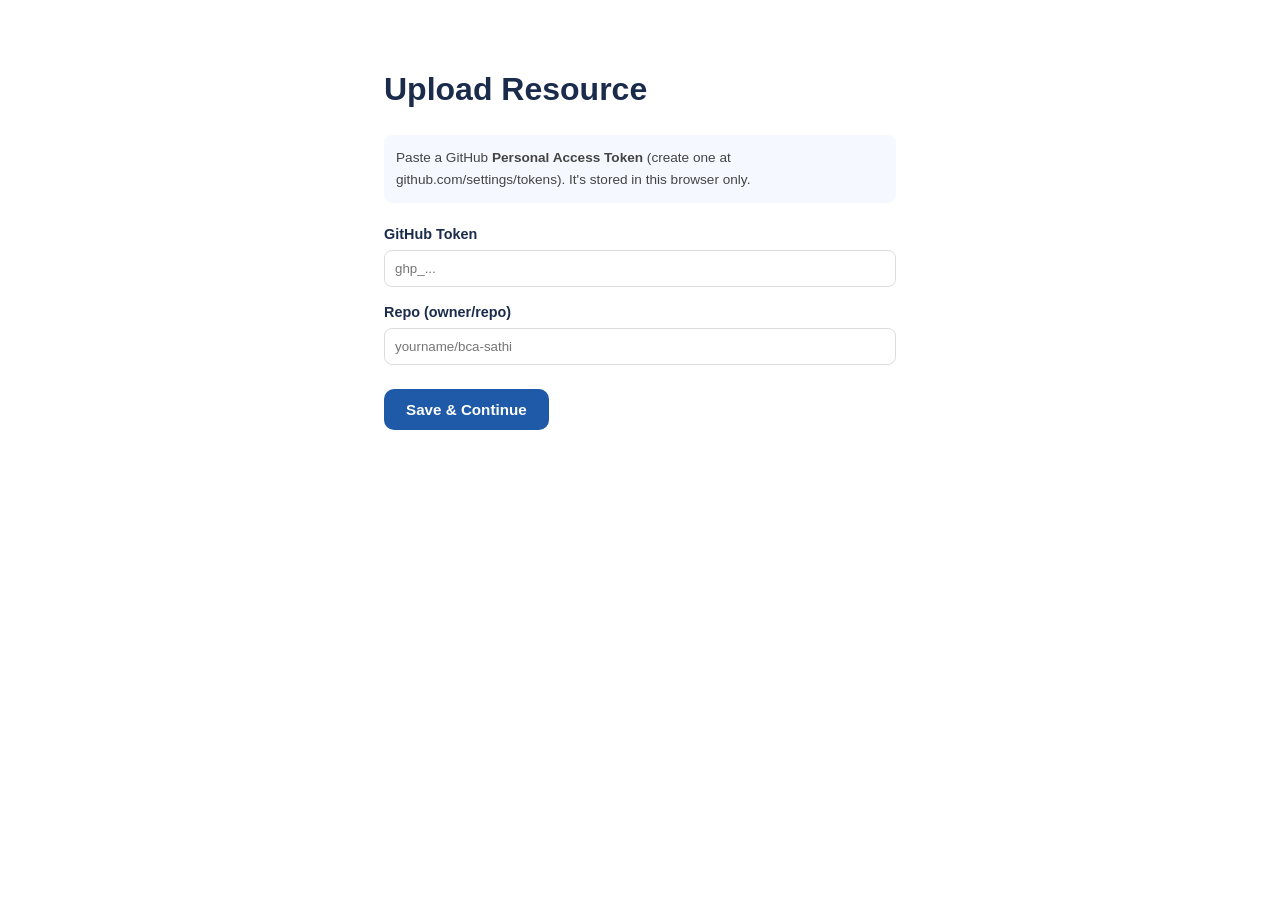
==== admin.html @ 0b5354dd "Add files via upload" ====
<!DOCTYPE html>
<html lang="en">
<head>
  <meta charset="UTF-8">
  <title>Admin — BCA Sathi</title>
  <link rel="stylesheet" href="css/style.css">
  <style>
    body { background: #fff; }
    .admin-box { max-width: 560px; margin: 40px auto; padding: 24px; }
    .admin-box h1 { margin-bottom: 20px; }
    .admin-box label { display: block; margin-bottom: 14px; font-weight: 600; font-size: 0.9rem; }
    .admin-box input, .admin-box select {
      display: block; width: 100%; padding: 10px;
      border: 1px solid #ddd; border-radius: 8px; margin-top: 4px; font-family: inherit;
    }
    .admin-box button { margin-top: 10px; }
    #status { margin-top: 16px; padding: 12px; border-radius: 8px; font-size: 0.9rem; }
    .info { background: #f5f9ff; padding: 12px; border-radius: 8px; margin-bottom: 20px; font-size: 0.85rem; color: #444; }
    .warn { background: #fff8e1; border-left: 3px solid #c9a227; padding: 10px; border-radius: 4px; font-size: 0.82rem; margin-top: 16px; }
  </style>
</head>
<body>
  <div class="admin-box">
    <h1>Upload Resource</h1>

    <div id="tokenSection">
      <div class="info">
        Paste a GitHub <strong>Personal Access Token</strong> (create one at github.com/settings/tokens). It's stored in this browser only.
      </div>
      <label>GitHub Token
        <input id="patInput" type="password" placeholder="ghp_...">
      </label>
      <label>Repo (owner/repo)
        <input id="repoInput" type="text" placeholder="yourname/bca-sathi">
      </label>
      <button class="btn btn-primary" id="saveToken">Save & Continue</button>
    </div>

    <form id="uploadForm" style="display:none;">
      <label>Semester
        <select name="semester" required>
          <option value="1">Semester 1</option><option value="2">Semester 2</option>
          <option value="3">Semester 3</option><option value="4">Semester 4</option>
          <option value="5">Semester 5</option><option value="6">Semester 6</option>
          <option value="7">Semester 7</option><option value="8">Semester 8</option>
        </select>
      </label>
      <label>Subject ID <input name="subjectId" required placeholder="e.g. cacs101-cf"></label>
      <label>Type
        <select name="type" required>
          <option value="notes">Notes</option>
          <option value="papers">Past Paper</option>
          <option value="syllabus">Syllabus</option>
        </select>
      </label>
      <label>Title (for notes only) <input name="title" placeholder="e.g. Unit 1 Notes"></label>
      <label>Year (for papers only) <input name="year" type="number" min="2000" max="2100"></label>
      <label>PDF File <input name="file" type="file" accept="application/pdf" required></label>
      <button class="btn btn-primary" type="submit">Upload & Update Site</button>
      <div class="warn">
        ⚠️ GitHub's API is reliable up to <strong>~10 MB per file</strong>. For larger PDFs, use GitHub's web uploader instead.
      </div>
    </form>

    <p id="status"></p>
  </div>

  <script>
    const $ = id => document.getElementById(id);
    const setStatus = (msg, ok) => {
      $("status").textContent = msg;
      $("status").style.background = ok ? "#e8f5e9" : "#ffebee";
      $("status").style.color = ok ? "#1b5e20" : "#b71c1c";
    };

    let PAT = localStorage.getItem("gh_pat") || "";
    let REPO = localStorage.getItem("gh_repo") || "";

    function showForm() {
      $("tokenSection").style.display = "none";
      $("uploadForm").style.display = "block";
    }

    if (PAT && REPO) showForm();

    $("saveToken").onclick = () => {
      const p = $("patInput").value.trim();
      const r = $("repoInput").value.trim();
      if (!p || !r.includes("/")) return setStatus("Enter a valid token and owner/repo.", false);
      PAT = p; REPO = r;
      localStorage.setItem("gh_pat", p);
      localStorage.setItem("gh_repo", r);
      showForm();
    };

    async function gh(path, opts = {}) {
      const res = await fetch(`https://api.github.com/repos/${REPO}/${path}`, {
        ...opts,
        headers: {
          "Authorization": `Bearer ${PAT}`,
          "Accept": "application/vnd.github+json",
          "X-GitHub-Api-Version": "2022-11-28",
          ...(opts.headers || {}),
        },
      });
      return res;
    }

    async function getFileSha(path) {
      const res = await gh(`contents/${path}`);
      if (res.status === 404) return null;
      const data = await res.json();
      return data.sha;
    }

    async function putFile(path, base64, message) {
      const sha = await getFileSha(path);
      const body = { message, content: base64, branch: "main" };
      if (sha) body.sha = sha;
      const res = await gh(`contents/${path}`, {
        method: "PUT",
        body: JSON.stringify(body),
      });
      if (!res.ok) throw new Error(`GitHub ${res.status}: ${await res.text()}`);
    }

    function toBase64(file) {
      return new Promise((resolve, reject) => {
        const reader = new FileReader();
        reader.onload = () => resolve(reader.result.split(",")[1]);
        reader.onerror = reject;
        reader.readAsDataURL(file);
      });
    }

    function safeName(name) {
      return name.replace(/[^a-zA-Z0-9._-]/g, "_");
    }

    $("uploadForm").onsubmit = async (e) => {
      e.preventDefault();
      const form = e.target;
      const data = new FormData(form);
      const file = data.get("file");
      const semester = data.get("semester");
      const subjectId = data.get("subjectId").trim();
      const type = data.get("type");
      const year = data.get("year");
      const title = data.get("title").trim();

      if (!file || file.size === 0) return setStatus("Choose a PDF file.", false);
      if (file.size > 20 * 1024 * 1024) return setStatus("File too large (max 20 MB).", false);
      if (type === "papers" && !year) return setStatus("Year is required for papers.", false);

      try {
        setStatus("Uploading PDF…", true);

        const filename = `${type === "papers" ? year : type === "syllabus" ? "syllabus" : safeName(file.name.replace(/\.pdf$/i, ""))}.pdf`;
        const pdfPath = `pdfs/sem${semester}/${subjectId}/${filename}`;
        const pdfB64 = await toBase64(file);
        await putFile(pdfPath, pdfB64, `Add ${filename} to sem${semester}/${subjectId}`);

        setStatus("Updating data.json…", true);

        // Fetch current data.json
        const res = await gh(`contents/data.json`);
        if (!res.ok) throw new Error("Could not read data.json");
        const dataFile = await res.json();
        const current = JSON.parse(atob(dataFile.content));

        // Find semester + subject, or create subject if missing
        let sem = current.semesters.find(s => s.id === +semester);
        if (!sem) { sem = { id: +semester, name: `Semester ${semester}`, tagline: "", subjects: [] }; current.semesters.push(sem); }

        let subj = sem.subjects.find(s => s.id === subjectId);
        if (!subj) {
          subj = { id: subjectId, name: subjectId, code: "", syllabus: null, notes: [], papers: [] };
          sem.subjects.push(subj);
        }

        const sizeMB = +(file.size / (1024 * 1024)).toFixed(1);
        const entry = { file: pdfPath, sizeMB };

        if (type === "papers") { entry.year = +year; subj.papers.push(entry); }
        else if (type === "notes") { entry.title = title || file.name; subj.notes.push(entry); }
        else { subj.syllabus = entry; }

        const updatedB64 = btoa(unescape(encodeURIComponent(JSON.stringify(current, null, 2))));
        await putFile("data.json", updatedB64, `Update manifest: ${pdfPath}`);

        setStatus("✅ Done. Cloudflare Pages will redeploy in ~1 minute.", true);
        form.reset();
      } catch (err) {
        setStatus(`❌ ${err.message}`, false);
      }
    };
  </script>
</body>
</html>
---- css/style.css ----
/* ===== BCA Sathi — gold/white/navy theme ===== */
:root {
  --bg: #ffffff;
  --bg-soft: #FFFDF6;
  --text: #1A2B4C;
  --text-muted: #5A6B85;
  --gold: #C9A227;
  --gold-soft: #F5E9C2;
  --blue: #1E5AA8;
  --blue-dark: #164078;
  --border: #E8E4D6;
  --radius: 10px;
  --shadow: 0 2px 8px rgba(26, 43, 76, 0.06);
  --shadow-hover: 0 6px 20px rgba(26, 43, 76, 0.12);
}

* { box-sizing: border-box; margin: 0; padding: 0; }

body {
  font-family: -apple-system, BlinkMacSystemFont, "Segoe UI", Roboto, Helvetica, Arial, sans-serif;
  color: var(--text);
  background: var(--bg);
  line-height: 1.6;
  -webkit-font-smoothing: antialiased;
}

a { color: var(--blue); text-decoration: none; }
a:hover { text-decoration: underline; }

.container {
  max-width: 1100px;
  margin: 0 auto;
  padding: 0 20px;
}

/* ===== Header ===== */
.site-header {
  background: #fff;
  border-bottom: 1px solid var(--border);
  position: sticky;
  top: 0;
  z-index: 100;
}
.header-inner {
  display: flex;
  align-items: center;
  justify-content: space-between;
  height: 64px;
}
.logo {
  font-size: 1.35rem;
  font-weight: 700;
  color: var(--text);
}
.logo span { color: var(--gold); }

.nav {
  display: flex;
  align-items: center;
  gap: 24px;
}
.nav > a, .dropbtn {
  color: var(--text);
  font-size: 0.95rem;
  font-weight: 500;
  background: none;
  border: none;
  cursor: pointer;
  padding: 8px 0;
  font-family: inherit;
}
.nav > a:hover, .dropbtn:hover {
  color: var(--blue);
  text-decoration: none;
}

/* Dropdown */
.dropdown { position: relative; }
.dropdown-content {
  display: none;
  position: absolute;
  top: 100%;
  right: 0;
  background: #fff;
  border: 1px solid var(--border);
  border-radius: var(--radius);
  box-shadow: var(--shadow-hover);
  min-width: 180px;
  padding: 6px 0;
}
.dropdown:hover .dropdown-content { display: block; }
.dropdown-content a {
  display: block;
  padding: 8px 16px;
  color: var(--text);
  font-size: 0.9rem;
}
.dropdown-content a:hover {
  background: var(--gold-soft);
  text-decoration: none;
}

/* ===== Hero ===== */
.hero {
  background: linear-gradient(180deg, var(--bg-soft) 0%, #fff 100%);
  padding: 64px 0 56px;
  text-align: center;
  border-bottom: 1px solid var(--border);
}
.hero h1 {
  font-size: clamp(1.8rem, 4vw, 2.6rem);
  font-weight: 800;
  letter-spacing: -0.02em;
  margin-bottom: 12px;
}
.hero .subhead {
  color: var(--text-muted);
  font-size: 1.05rem;
  margin-bottom: 28px;
  max-width: 620px;
  margin-left: auto;
  margin-right: auto;
}

/* ===== Buttons ===== */
.btn {
  display: inline-block;
  padding: 12px 22px;
  border-radius: var(--radius);
  font-weight: 600;
  font-size: 0.95rem;
  cursor: pointer;
  border: none;
  transition: all 0.15s ease;
  text-decoration: none;
}
.btn-primary {
  background: var(--blue);
  color: #fff;
}
.btn-primary:hover {
  background: var(--blue-dark);
  text-decoration: none;
  transform: translateY(-1px);
}
.btn-sm {
  padding: 7px 14px;
  font-size: 0.85rem;
  background: var(--blue);
  color: #fff;
}
.btn-sm:hover { background: var(--blue-dark); text-decoration: none; }

/* ===== Sections ===== */
.section { padding: 56px 0; }
.section h2 {
  font-size: 1.5rem;
  font-weight: 700;
  margin-bottom: 24px;
  text-align: center;
}

/* ===== Semester grid (home) ===== */
.grid-semesters {
  display: grid;
  grid-template-columns: repeat(auto-fill, minmax(220px, 1fr));
  gap: 18px;
}
.sem-card {
  display: flex;
  align-items: center;
  gap: 16px;
  padding: 22px;
  background: #fff;
  border: 1px solid var(--border);
  border-radius: var(--radius);
  box-shadow: var(--shadow);
  color: var(--text);
  transition: all 0.18s ease;
  border-top: 3px solid transparent;
}
.sem-card:hover {
  box-shadow: var(--shadow-hover);
  transform: translateY(-3px);
  border-top-color: var(--gold);
  text-decoration: none;
}
.sem-number {
  font-size: 2rem;
  font-weight: 800;
  color: var(--gold);
  line-height: 1;
  min-width: 40px;
}
.sem-info h3 { font-size: 1.05rem; font-weight: 700; margin-bottom: 2px; }
.sem-info p { font-size: 0.85rem; color: var(--text-muted); margin-bottom: 4px; }
.sem-count { font-size: 0.78rem; color: var(--blue); font-weight: 600; }

/* ===== Trust strip ===== */
.trust-strip { background: var(--bg-soft); border-top: 1px solid var(--border); border-bottom: 1px solid var(--border); }
.trust-row {
  display: grid;
  grid-template-columns: repeat(auto-fit, minmax(220px, 1fr));
  gap: 24px;
  text-align: center;
}
.trust-item { font-size: 1.6rem; line-height: 1.3; }
.trust-item strong { display: block; font-size: 1rem; margin-top: 6px; color: var(--text); }
.trust-item span { display: block; font-size: 0.85rem; color: var(--text-muted); font-weight: 400; }

/* ===== Breadcrumb ===== */
.breadcrumb {
  font-size: 0.85rem;
  color: var(--text-muted);
  margin: 28px 0 12px;
}
.breadcrumb a { color: var(--blue); }
.breadcrumb span { color: var(--text); font-weight: 500; }

/* ===== Semester page ===== */
main.container h1 { font-size: 1.7rem; font-weight: 800; margin-bottom: 20px; }

.grid-subjects {
  display: grid;
  grid-template-columns: repeat(auto-fill, minmax(300px, 1fr));
  gap: 18px;
  margin-bottom: 60px;
}
.subject-card {
  background: #fff;
  border: 1px solid var(--border);
  border-radius: var(--radius);
  padding: 20px;
  box-shadow: var(--shadow);
}
.subj-head { display: flex; justify-content: space-between; align-items: start; gap: 10px; margin-bottom: 14px; }
.subj-head h3 { font-size: 1.05rem; font-weight: 700; }
.subj-code {
  font-size: 0.72rem;
  font-weight: 600;
  background: var(--gold-soft);
  color: #7a6118;
  padding: 3px 8px;
  border-radius: 999px;
  white-space: nowrap;
}
.subj-links { display: flex; flex-wrap: wrap; gap: 8px; }
.chip {
  font-size: 0.82rem;
  padding: 6px 12px;
  border-radius: 999px;
  border: 1px solid var(--border);
  color: var(--text);
  background: #fff;
  font-weight: 500;
}
.chip:hover { border-color: var(--gold); background: var(--gold-soft); text-decoration: none; }
.chip-papers { border-color: #cfe0f5; background: #f2f7fd; }
.chip-notes { border-color: #e4d9b5; background: #fbf7ea; }

/* ===== Subject page ===== */
.tabs {
  display: flex;
  gap: 4px;
  border-bottom: 2px solid var(--border);
  margin: 24px 0 20px;
  overflow-x: auto;
}
.tab {
  background: none;
  border: none;
  padding: 12px 18px;
  font-family: inherit;
  font-size: 0.92rem;
  font-weight: 600;
  color: var(--text-muted);
  cursor: pointer;
  border-bottom: 2px solid transparent;
  margin-bottom: -2px;
  white-space: nowrap;
}
.tab:hover { color: var(--text); }
.tab.active { color: var(--text); border-bottom-color: var(--gold); }

.tab-content { margin-bottom: 60px; }
.resource-row {
  display: flex;
  justify-content: space-between;
  align-items: center;
  padding: 16px 18px;
  border: 1px solid var(--border);
  border-radius: var(--radius);
  margin-bottom: 10px;
  background: #fff;
  gap: 12px;
  flex-wrap: wrap;
}
.row-actions { display: flex; align-items: center; gap: 14px; }

.muted { color: var(--text-muted); font-size: 0.88rem; }
.empty {
  padding: 32px;
  text-align: center;
  color: var(--text-muted);
  background: var(--bg-soft);
  border: 1px dashed var(--border);
  border-radius: var(--radius);
}

/* ===== Footer ===== */
.site-footer {
  background: var(--bg-soft);
  border-top: 1px solid var(--border);
  padding: 32px 0;
  text-align: center;
  font-size: 0.85rem;
  color: var(--text-muted);
  margin-top: 40px;
}
.site-footer p { margin: 4px 0; }

/* ===== Responsive ===== */
@media (max-width: 640px) {
  .nav { gap: 14px; }
  .logo { font-size: 1.15rem; }
  .hero { padding: 44px 0 40px; }
  .section { padding: 40px 0; }
  .grid-semesters { grid-template-columns: repeat(auto-fill, minmax(160px, 1fr)); }
  .sem-card { padding: 16px; flex-direction: column; align-items: flex-start; gap: 8px; }
  .resource-row { flex-direction: column; align-items: flex-start; }
}
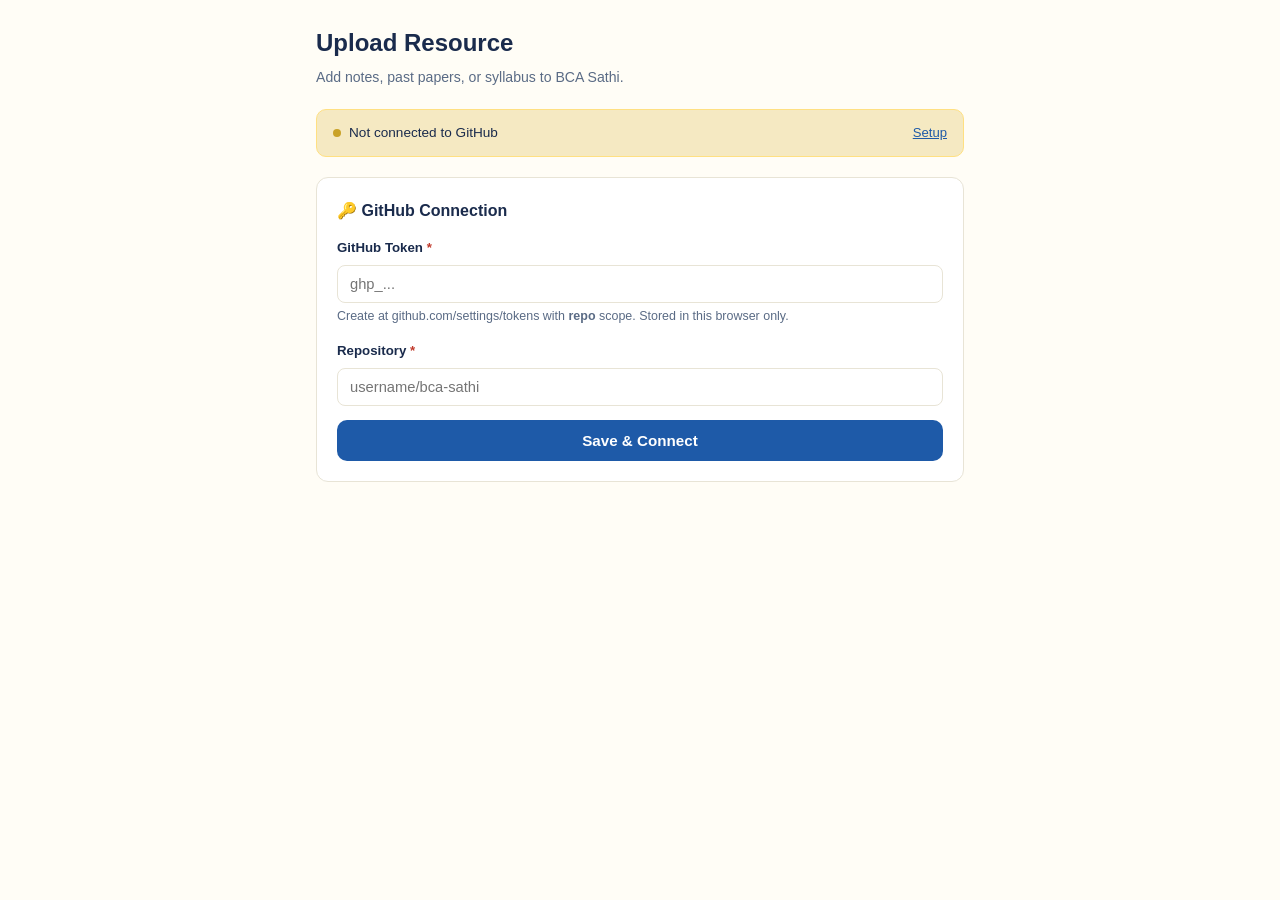
==== commit b6ada8e3: "Update admin.html" ====
--- a/admin.html
+++ b/admin.html
@@ -2,198 +2,746 @@
 <html lang="en">
 <head>
   <meta charset="UTF-8">
+  <meta name="viewport" content="width=device-width, initial-scale=1.0">
   <title>Admin — BCA Sathi</title>
   <link rel="stylesheet" href="css/style.css">
   <style>
-    body { background: #fff; }
-    .admin-box { max-width: 560px; margin: 40px auto; padding: 24px; }
-    .admin-box h1 { margin-bottom: 20px; }
-    .admin-box label { display: block; margin-bottom: 14px; font-weight: 600; font-size: 0.9rem; }
-    .admin-box input, .admin-box select {
-      display: block; width: 100%; padding: 10px;
-      border: 1px solid #ddd; border-radius: 8px; margin-top: 4px; font-family: inherit;
-    }
-    .admin-box button { margin-top: 10px; }
-    #status { margin-top: 16px; padding: 12px; border-radius: 8px; font-size: 0.9rem; }
-    .info { background: #f5f9ff; padding: 12px; border-radius: 8px; margin-bottom: 20px; font-size: 0.85rem; color: #444; }
-    .warn { background: #fff8e1; border-left: 3px solid #c9a227; padding: 10px; border-radius: 4px; font-size: 0.82rem; margin-top: 16px; }
+    :root {
+      --gold: #C9A227; --gold-soft: #F5E9C2;
+      --blue: #1E5AA8; --blue-dark: #164078;
+      --red: #c0392b; --red-soft: #fdecea;
+      --green: #2e7d32; --green-soft: #e8f5e9;
+      --border: #E8E4D6; --text: #1A2B4C; --muted: #5A6B85;
+    }
+    * { box-sizing: border-box; }
+    body { background: #fffdf6; }
+    .admin-wrap { max-width: 680px; margin: 0 auto; padding: 24px 16px 80px; }
+
+    /* ---- Connection bar ---- */
+    .conn-bar {
+      display: flex; align-items: center; justify-content: space-between; gap: 12px;
+      background: #fff; border: 1px solid var(--border); border-radius: 10px;
+      padding: 12px 16px; margin-bottom: 20px; font-size: 0.85rem;
+    }
+    .conn-bar.ok { border-color: #c8e6c9; background: var(--green-soft); }
+    .conn-bar.warn { border-color: #ffe082; background: var(--gold-soft); }
+    .conn-info { display: flex; align-items: center; gap: 8px; }
+    .conn-dot { width: 8px; height: 8px; border-radius: 50%; background: var(--muted); }
+    .conn-bar.ok .conn-dot { background: var(--green); }
+    .conn-bar.warn .conn-dot { background: var(--gold); }
+    .btn-link {
+      background: none; border: none; color: var(--blue); font-size: 0.82rem;
+      cursor: pointer; font-family: inherit; text-decoration: underline; padding: 0;
+    }
+
+    /* ---- Cards ---- */
+    .card {
+      background: #fff; border: 1px solid var(--border); border-radius: 12px;
+      padding: 20px; margin-bottom: 16px;
+    }
+    .card h2 {
+      font-size: 1rem; font-weight: 700; margin: 0 0 14px;
+      color: var(--text); display: flex; align-items: center; gap: 8px;
+    }
+    .card h2 .step {
+      display: inline-flex; align-items: center; justify-content: center;
+      width: 22px; height: 22px; border-radius: 50%;
+      background: var(--gold-soft); color: #7a6118;
+      font-size: 0.72rem; font-weight: 700;
+    }
+
+    /* ---- Fields ---- */
+    .field { margin-bottom: 14px; }
+    .field:last-child { margin-bottom: 0; }
+    .field label {
+      display: block; font-size: 0.83rem; font-weight: 600;
+      margin-bottom: 6px; color: var(--text);
+    }
+    .field label .req { color: var(--red); }
+    .field input[type="text"],
+    .field input[type="password"],
+    .field input[type="number"],
+    .field select {
+      width: 100%; padding: 10px 12px; border: 1px solid var(--border);
+      border-radius: 8px; font-family: inherit; font-size: 0.92rem;
+      color: var(--text); background: #fff; transition: border-color 0.15s;
+    }
+    .field input:focus, .field select:focus {
+      outline: none; border-color: var(--blue);
+      box-shadow: 0 0 0 3px rgba(30, 90, 168, 0.12);
+    }
+    .field .hint { font-size: 0.78rem; color: var(--muted); margin-top: 4px; }
+
+    /* ---- Type cards ---- */
+    .type-cards {
+      display: grid; grid-template-columns: repeat(3, 1fr);
+      gap: 8px; margin-bottom: 16px;
+    }
+    .type-cards input { position: absolute; opacity: 0; pointer-events: none; }
+    .type-card-inner {
+      display: flex; flex-direction: column; align-items: center;
+      gap: 3px; padding: 14px 8px; border: 2px solid var(--border);
+      border-radius: 10px; cursor: pointer; background: #fff;
+      transition: all 0.15s ease; text-align: center;
+    }
+    .type-card-inner:hover { border-color: var(--gold); }
+    .type-cards input:checked + .type-card-inner {
+      border-color: var(--gold); background: var(--gold-soft);
+    }
+    .type-icon { font-size: 1.4rem; line-height: 1; }
+    .type-label { font-size: 0.83rem; font-weight: 700; color: var(--text); }
+    .type-hint { font-size: 0.7rem; color: var(--muted); }
+
+    /* ---- Conditional fields ---- */
+    .conditional { display: none; }
+    .conditional.active { display: block; }
+
+    /* ---- Drop zone ---- */
+    .dropzone {
+      border: 2px dashed var(--border); border-radius: 10px;
+      padding: 24px; text-align: center; cursor: pointer;
+      background: #fffdf6; transition: all 0.15s;
+    }
+    .dropzone:hover, .dropzone.dragover {
+      border-color: var(--gold); background: var(--gold-soft);
+    }
+    .dropzone input[type="file"] { display: none; }
+    .dropzone-icon { font-size: 1.8rem; margin-bottom: 6px; }
+    .dropzone-text { font-size: 0.88rem; color: var(--text); font-weight: 600; }
+    .dropzone-hint { font-size: 0.78rem; color: var(--muted); margin-top: 4px; }
+    .file-info {
+      display: none; margin-top: 12px; padding: 10px 12px;
+      background: #f5f9ff; border: 1px solid #cfe0f5;
+      border-radius: 8px; font-size: 0.85rem;
+    }
+    .file-info.active { display: block; }
+    .file-info strong { color: var(--text); }
+    .file-info.error { background: var(--red-soft); border-color: #f5b7b1; color: var(--red); }
+
+    /* ---- Submit ---- */
+    .submit-row {
+      display: flex; align-items: center; justify-content: space-between;
+      gap: 12px; margin-top: 20px;
+    }
+    .btn-upload {
+      flex: 1; padding: 14px 20px; font-size: 0.95rem;
+    }
+    .btn-upload:disabled { opacity: 0.5; cursor: not-allowed; }
+
+    /* ---- Toast ---- */
+    .toast {
+      position: fixed; bottom: 20px; left: 50%; transform: translateX(-50%);
+      background: var(--text); color: #fff; padding: 12px 20px;
+      border-radius: 10px; font-size: 0.88rem; box-shadow: 0 6px 24px rgba(0,0,0,0.15);
+      display: none; max-width: 90vw; z-index: 1000;
+    }
+    .toast.active { display: block; }
+    .toast.ok { background: var(--green); }
+    .toast.error { background: var(--red); }
+
+    /* ---- Result panel ---- */
+    .result {
+      display: none; background: var(--green-soft); border: 1px solid #c8e6c9;
+      border-radius: 10px; padding: 16px; margin-top: 16px;
+    }
+    .result.active { display: block; }
+    .result h3 { margin: 0 0 8px; font-size: 0.95rem; color: var(--green); }
+    .result-links { display: flex; flex-wrap: wrap; gap: 10px; margin-top: 10px; }
+    .result-links a {
+      font-size: 0.82rem; padding: 6px 12px; border-radius: 6px;
+      background: #fff; border: 1px solid #c8e6c9; color: var(--blue);
+      text-decoration: none; font-weight: 600;
+    }
+    .result-links a:hover { background: var(--green-soft); }
+
+    @media (max-width: 520px) {
+      .type-cards { grid-template-columns: 1fr; }
+      .type-card-inner { flex-direction: row; padding: 12px; gap: 10px; }
+    }
   </style>
 </head>
-<body>
-  <div class="admin-box">
-    <h1>Upload Resource</h1>
-
-    <div id="tokenSection">
-      <div class="info">
-        Paste a GitHub <strong>Personal Access Token</strong> (create one at github.com/settings/tokens). It's stored in this browser only.
+<body data-page="admin">
+
+<main class="admin-wrap">
+  <h1 style="font-size:1.5rem;font-weight:800;margin-bottom:4px;">Upload Resource</h1>
+  <p class="muted" style="font-size:0.88rem;margin-bottom:20px;">
+    Add notes, past papers, or syllabus to BCA Sathi.
+  </p>
+
+  <!-- Connection bar -->
+  <div class="conn-bar warn" id="connBar">
+    <div class="conn-info">
+      <span class="conn-dot"></span>
+      <span id="connText">Not connected</span>
+    </div>
+    <button class="btn-link" id="changeConn">Setup</button>
+  </div>
+
+  <!-- Connection setup -->
+  <div class="card" id="setupCard" style="display:none;">
+    <h2>🔑 GitHub Connection</h2>
+    <div class="field">
+      <label>GitHub Token <span class="req">*</span></label>
+      <input id="patInput" type="password" placeholder="ghp_...">
+      <p class="hint">Create at github.com/settings/tokens with <strong>repo</strong> scope. Stored in this browser only.</p>
+    </div>
+    <div class="field">
+      <label>Repository <span class="req">*</span></label>
+      <input id="repoInput" type="text" placeholder="username/bca-sathi">
+    </div>
+    <button class="btn btn-primary" id="saveConn" style="width:100%;">Save & Connect</button>
+  </div>
+
+  <!-- Upload form -->
+  <form id="uploadForm" style="display:none;">
+    <!-- Step 1: Location -->
+    <div class="card">
+      <h2><span class="step">1</span> Where does it belong?</h2>
+
+      <div class="field">
+        <label>Semester <span class="req">*</span></label>
+        <select id="semSelect" required>
+          <option value="">Choose semester…</option>
+        </select>
       </div>
-      <label>GitHub Token
-        <input id="patInput" type="password" placeholder="ghp_...">
-      </label>
-      <label>Repo (owner/repo)
-        <input id="repoInput" type="text" placeholder="yourname/bca-sathi">
-      </label>
-      <button class="btn btn-primary" id="saveToken">Save & Continue</button>
+
+      <div class="field">
+        <label>Subject <span class="req">*</span></label>
+        <select id="subjSelect" required disabled>
+          <option value="">Choose semester first…</option>
+        </select>
+        <p class="hint" id="subjHint"></p>
+      </div>
+
+      <!-- New subject fields -->
+      <div id="newSubjectFields" class="conditional">
+        <div class="field">
+          <label>New Subject Name <span class="req">*</span></label>
+          <input id="newSubjName" type="text" placeholder="e.g. Object Oriented Programming in C++">
+        </div>
+        <div style="display:grid;grid-template-columns:1fr 1fr;gap:12px;">
+          <div class="field">
+            <label>Code <span class="req">*</span></label>
+            <input id="newSubjCode" type="text" placeholder="BCA 107">
+          </div>
+          <div class="field">
+            <label>Credits</label>
+            <input id="newSubjCredits" type="number" min="1" max="6" placeholder="3">
+          </div>
+        </div>
+      </div>
     </div>
 
-    <form id="uploadForm" style="display:none;">
-      <label>Semester
-        <select name="semester" required>
-          <option value="1">Semester 1</option><option value="2">Semester 2</option>
-          <option value="3">Semester 3</option><option value="4">Semester 4</option>
-          <option value="5">Semester 5</option><option value="6">Semester 6</option>
-          <option value="7">Semester 7</option><option value="8">Semester 8</option>
-        </select>
-      </label>
-      <label>Subject ID <input name="subjectId" required placeholder="e.g. cacs101-cf"></label>
-      <label>Type
-        <select name="type" required>
-          <option value="notes">Notes</option>
-          <option value="papers">Past Paper</option>
-          <option value="syllabus">Syllabus</option>
-        </select>
-      </label>
-      <label>Title (for notes only) <input name="title" placeholder="e.g. Unit 1 Notes"></label>
-      <label>Year (for papers only) <input name="year" type="number" min="2000" max="2100"></label>
-      <label>PDF File <input name="file" type="file" accept="application/pdf" required></label>
-      <button class="btn btn-primary" type="submit">Upload & Update Site</button>
-      <div class="warn">
-        ⚠️ GitHub's API is reliable up to <strong>~10 MB per file</strong>. For larger PDFs, use GitHub's web uploader instead.
+    <!-- Step 2: Resource type -->
+    <div class="card">
+      <h2><span class="step">2</span> What are you uploading?</h2>
+
+      <div class="type-cards">
+        <label>
+          <input type="radio" name="type" value="papers">
+          <span class="type-card-inner">
+            <span class="type-icon">📝</span>
+            <span class="type-label">Past Paper</span>
+            <span class="type-hint">Year required</span>
+          </span>
+        </label>
+        <label>
+          <input type="radio" name="type" value="notes">
+          <span class="type-card-inner">
+            <span class="type-icon">📄</span>
+            <span class="type-label">Notes</span>
+            <span class="type-hint">Title required</span>
+          </span>
+        </label>
+        <label>
+          <input type="radio" name="type" value="syllabus">
+          <span class="type-card-inner">
+            <span class="type-icon">📚</span>
+            <span class="type-label">Syllabus</span>
+            <span class="type-hint">One per subject</span>
+          </span>
+        </label>
       </div>
-    </form>
-
-    <p id="status"></p>
-  </div>
-
-  <script>
-    const $ = id => document.getElementById(id);
-    const setStatus = (msg, ok) => {
-      $("status").textContent = msg;
-      $("status").style.background = ok ? "#e8f5e9" : "#ffebee";
-      $("status").style.color = ok ? "#1b5e20" : "#b71c1c";
-    };
-
-    let PAT = localStorage.getItem("gh_pat") || "";
-    let REPO = localStorage.getItem("gh_repo") || "";
-
-    function showForm() {
-      $("tokenSection").style.display = "none";
-      $("uploadForm").style.display = "block";
-    }
-
-    if (PAT && REPO) showForm();
-
-    $("saveToken").onclick = () => {
-      const p = $("patInput").value.trim();
-      const r = $("repoInput").value.trim();
-      if (!p || !r.includes("/")) return setStatus("Enter a valid token and owner/repo.", false);
-      PAT = p; REPO = r;
-      localStorage.setItem("gh_pat", p);
-      localStorage.setItem("gh_repo", r);
-      showForm();
-    };
-
-    async function gh(path, opts = {}) {
-      const res = await fetch(`https://api.github.com/repos/${REPO}/${path}`, {
-        ...opts,
-        headers: {
-          "Authorization": `Bearer ${PAT}`,
-          "Accept": "application/vnd.github+json",
-          "X-GitHub-Api-Version": "2022-11-28",
-          ...(opts.headers || {}),
-        },
-      });
-      return res;
-    }
-
-    async function getFileSha(path) {
-      const res = await gh(`contents/${path}`);
-      if (res.status === 404) return null;
-      const data = await res.json();
-      return data.sha;
-    }
-
-    async function putFile(path, base64, message) {
-      const sha = await getFileSha(path);
-      const body = { message, content: base64, branch: "main" };
-      if (sha) body.sha = sha;
-      const res = await gh(`contents/${path}`, {
-        method: "PUT",
-        body: JSON.stringify(body),
-      });
-      if (!res.ok) throw new Error(`GitHub ${res.status}: ${await res.text()}`);
-    }
-
-    function toBase64(file) {
-      return new Promise((resolve, reject) => {
-        const reader = new FileReader();
-        reader.onload = () => resolve(reader.result.split(",")[1]);
-        reader.onerror = reject;
-        reader.readAsDataURL(file);
-      });
-    }
-
-    function safeName(name) {
-      return name.replace(/[^a-zA-Z0-9._-]/g, "_");
-    }
-
-    $("uploadForm").onsubmit = async (e) => {
-      e.preventDefault();
-      const form = e.target;
-      const data = new FormData(form);
-      const file = data.get("file");
-      const semester = data.get("semester");
-      const subjectId = data.get("subjectId").trim();
-      const type = data.get("type");
-      const year = data.get("year");
-      const title = data.get("title").trim();
-
-      if (!file || file.size === 0) return setStatus("Choose a PDF file.", false);
-      if (file.size > 20 * 1024 * 1024) return setStatus("File too large (max 20 MB).", false);
-      if (type === "papers" && !year) return setStatus("Year is required for papers.", false);
-
-      try {
-        setStatus("Uploading PDF…", true);
-
-        const filename = `${type === "papers" ? year : type === "syllabus" ? "syllabus" : safeName(file.name.replace(/\.pdf$/i, ""))}.pdf`;
-        const pdfPath = `pdfs/sem${semester}/${subjectId}/${filename}`;
-        const pdfB64 = await toBase64(file);
-        await putFile(pdfPath, pdfB64, `Add ${filename} to sem${semester}/${subjectId}`);
-
-        setStatus("Updating data.json…", true);
-
-        // Fetch current data.json
-        const res = await gh(`contents/data.json`);
-        if (!res.ok) throw new Error("Could not read data.json");
-        const dataFile = await res.json();
-        const current = JSON.parse(atob(dataFile.content));
-
-        // Find semester + subject, or create subject if missing
-        let sem = current.semesters.find(s => s.id === +semester);
-        if (!sem) { sem = { id: +semester, name: `Semester ${semester}`, tagline: "", subjects: [] }; current.semesters.push(sem); }
-
-        let subj = sem.subjects.find(s => s.id === subjectId);
-        if (!subj) {
-          subj = { id: subjectId, name: subjectId, code: "", syllabus: null, notes: [], papers: [] };
-          sem.subjects.push(subj);
-        }
-
-        const sizeMB = +(file.size / (1024 * 1024)).toFixed(1);
-        const entry = { file: pdfPath, sizeMB };
-
-        if (type === "papers") { entry.year = +year; subj.papers.push(entry); }
-        else if (type === "notes") { entry.title = title || file.name; subj.notes.push(entry); }
-        else { subj.syllabus = entry; }
-
-        const updatedB64 = btoa(unescape(encodeURIComponent(JSON.stringify(current, null, 2))));
-        await putFile("data.json", updatedB64, `Update manifest: ${pdfPath}`);
-
-        setStatus("✅ Done. Cloudflare Pages will redeploy in ~1 minute.", true);
-        form.reset();
-      } catch (err) {
-        setStatus(`❌ ${err.message}`, false);
-      }
-    };
-  </script>
+
+      <!-- Conditional: Past paper -->
+      <div id="fieldYear" class="field conditional">
+        <label>Exam Year (B.S.) <span class="req">*</span></label>
+        <input id="yearInput" type="number" min="2070" max="2100" placeholder="e.g. 2082">
+        <p class="hint">The year the exam was held (Nepali calendar).</p>
+      </div>
+
+      <!-- Conditional: Notes -->
+      <div id="fieldTitle" class="field conditional">
+        <label>Note Title <span class="req">*</span></label>
+        <input id="titleInput" type="text" placeholder="e.g. Unit 1: Introduction to Computers">
+      </div>
+
+      <!-- Conditional: Syllabus warning -->
+      <div id="fieldSyllabusWarn" class="conditional">
+        <p class="hint" style="padding:10px;background:#fff8e1;border-left:3px solid var(--gold);border-radius:4px;">
+          ⚠️ Replacing an existing syllabus for this subject will overwrite it.
+        </p>
+      </div>
+    </div>
+
+    <!-- Step 3: File -->
+    <div class="card">
+      <h2><span class="step">3</span> Select the PDF</h2>
+
+      <div class="dropzone" id="dropzone">
+        <input type="file" id="fileInput" accept="application/pdf">
+        <div class="dropzone-icon">📄</div>
+        <div class="dropzone-text">Click to choose a PDF, or drag it here</div>
+        <div class="dropzone-hint">Max 20 MB · PDF only</div>
+      </div>
+
+      <div class="file-info" id="fileInfo"></div>
+    </div>
+
+    <!-- Submit -->
+    <div class="submit-row">
+      <button type="submit" class="btn btn-primary btn-upload" id="submitBtn" disabled>
+        Upload & Publish
+      </button>
+    </div>
+
+    <!-- Result -->
+    <div class="result" id="result">
+      <h3>✅ Uploaded successfully</h3>
+      <p class="muted" style="font-size:0.83rem;margin:0;">
+        Cloudflare Pages will redeploy in about 1 minute.
+      </p>
+      <div class="result-links" id="resultLinks"></div>
+    </div>
+  </form>
+</main>
+
+<div class="toast" id="toast"></div>
+
+<script>
+// ============================================================
+// BCA Sathi — Admin Panel
+// ============================================================
+const $ = id => document.getElementById(id);
+const state = {
+  pat: localStorage.getItem("gh_pat") || "",
+  repo: localStorage.getItem("gh_repo") || "",
+  dataJson: null,       // cached parsed data.json
+  dataSha: null,        // sha of data.json (for updates)
+  selectedFile: null,
+};
+
+// ---------- Toast ----------
+let toastTimer;
+function toast(msg, type = "ok") {
+  const t = $("toast");
+  t.textContent = msg;
+  t.className = `toast active ${type}`;
+  clearTimeout(toastTimer);
+  toastTimer = setTimeout(() => t.className = "toast", 4000);
+}
+
+// ---------- Base64 helpers (UTF-8 safe) ----------
+function b64DecodeUnicode(str) {
+  const clean = String(str).replace(/\s/g, "");
+  const bytes = Uint8Array.from(atob(clean), c => c.charCodeAt(0));
+  return new TextDecoder("utf-8").decode(bytes);
+}
+function b64EncodeUnicode(str) {
+  const bytes = new TextEncoder().encode(str);
+  let binary = "";
+  for (let i = 0; i < bytes.byteLength; i++) binary += String.fromCharCode(bytes[i]);
+  return btoa(binary);
+}
+
+// ---------- GitHub API ----------
+async function gh(path, opts = {}) {
+  const res = await fetch(`https://api.github.com/repos/${state.repo}/${path}`, {
+    ...opts,
+    headers: {
+      "Authorization": `Bearer ${state.pat}`,
+      "Accept": "application/vnd.github+json",
+      "X-GitHub-Api-Version": "2022-11-28",
+      ...(opts.headers || {}),
+    },
+  });
+  return res;
+}
+
+async function fetchDataJson() {
+  const res = await gh(`contents/data.json`);
+  if (!res.ok) throw new Error(`Could not read data.json (${res.status})`);
+  const json = await res.json();
+  const text = b64DecodeUnicode(json.content);
+  state.dataJson = JSON.parse(text);
+  state.dataSha = json.sha;
+  return state.dataJson;
+}
+
+async function putFile(path, base64Content, message) {
+  // Get existing sha if any
+  let sha = null;
+  const check = await gh(`contents/${path}`);
+  if (check.ok) {
+    const existing = await check.json();
+    sha = existing.sha;
+  }
+  const body = { message, content: base64Content, branch: "main" };
+  if (sha) body.sha = sha;
+  const res = await gh(`contents/${path}`, { method: "PUT", body: JSON.stringify(body) });
+  if (!res.ok) {
+    const err = await res.text();
+    throw new Error(`GitHub ${res.status}: ${err.slice(0, 200)}`);
+  }
+  return res.json();
+}
+
+async function putDataJson(obj, message) {
+  const content = b64EncodeUnicode(JSON.stringify(obj, null, 2));
+  const body = { message, content, branch: "main", sha: state.dataSha };
+  const res = await gh(`contents/data.json`, { method: "PUT", body: JSON.stringify(body) });
+  if (!res.ok) {
+    const err = await res.text();
+    throw new Error(`Failed to update data.json (${res.status}): ${err.slice(0, 200)}`);
+  }
+  return res.json();
+}
+
+// ---------- Connection ----------
+function refreshConnUI() {
+  const bar = $("connBar");
+  const text = $("connText");
+  if (state.pat && state.repo) {
+    bar.className = "conn-bar ok";
+    text.textContent = `Connected to ${state.repo}`;
+    $("setupCard").style.display = "none";
+    $("uploadForm").style.display = "block";
+    $("changeConn").textContent = "Change";
+    loadDataAndPopulate();
+  } else {
+    bar.className = "conn-bar warn";
+    text.textContent = "Not connected to GitHub";
+    $("setupCard").style.display = "block";
+    $("uploadForm").style.display = "none";
+    $("changeConn").textContent = "Setup";
+  }
+}
+
+$("changeConn").onclick = () => {
+  $("setupCard").style.display = "block";
+  $("patInput").value = "";
+  $("repoInput").value = state.repo;
+  $("patInput").focus();
+};
+
+$("saveConn").onclick = async () => {
+  const pat = $("patInput").value.trim();
+  const repo = $("repoInput").value.trim();
+  if (!pat || !pat.startsWith("ghp_") && !pat.startsWith("github_pat_")) {
+    return toast("Enter a valid GitHub token", "error");
+  }
+  if (!repo || !repo.includes("/")) {
+    return toast("Repo must be owner/repo format", "error");
+  }
+  state.pat = pat;
+  state.repo = repo;
+  localStorage.setItem("gh_pat", pat);
+  localStorage.setItem("gh_repo", repo);
+  try {
+    await fetchDataJson();
+    refreshConnUI();
+    toast("Connected successfully", "ok");
+  } catch (err) {
+    toast(`Connection failed: ${err.message}`, "error");
+    state.pat = ""; state.repo = "";
+    localStorage.removeItem("gh_pat");
+    localStorage.removeItem("gh_repo");
+  }
+};
+
+// ---------- Populate semester + subject dropdowns ----------
+async function loadDataAndPopulate() {
+  try {
+    await fetchDataJson();
+  } catch (err) {
+    toast(`Could not load data.json: ${err.message}`, "error");
+    return;
+  }
+  const semSel = $("semSelect");
+  semSel.innerHTML = `<option value="">Choose semester…</option>`;
+  state.dataJson.semesters
+    .slice().sort((a, b) => a.id - b.id)
+    .forEach(s => {
+      const o = document.createElement("option");
+      o.value = s.id;
+      o.textContent = `Semester ${s.id} — ${s.subjects.length} subjects`;
+      semSel.appendChild(o);
+    });
+}
+
+function slugify(str) {
+  return String(str).toLowerCase()
+    .replace(/[^a-z0-9]+/g, "-")
+    .replace(/^-+|-+$/g, "");
+}
+
+$("semSelect").onchange = () => {
+  const semId = +$("semSelect").value;
+  const subjSel = $("subjSelect");
+  const newFields = $("newSubjectFields");
+
+  if (!semId) {
+    subjSel.innerHTML = `<option value="">Choose semester first…</option>`;
+    subjSel.disabled = true;
+    newFields.classList.remove("active");
+    return;
+  }
+
+  const sem = state.dataJson.semesters.find(s => s.id === semId);
+  subjSel.disabled = false;
+  subjSel.innerHTML = `<option value="">Choose subject…</option>`;
+
+  sem.subjects.forEach(sub => {
+    const o = document.createElement("option");
+    o.value = sub.id;
+    o.textContent = `${sub.code || ""} — ${sub.name}`.replace(/^ — /, "");
+    subjSel.appendChild(o);
+  });
+
+  // Add "new subject" option
+  const o = document.createElement("option");
+  o.value = "__new__";
+  o.textContent = "➕ Add new subject…";
+  subjSel.appendChild(o);
+
+  newFields.classList.remove("active");
+  updateSubmitState();
+};
+
+$("subjSelect").onchange = () => {
+  const val = $("subjSelect").value;
+  const newFields = $("newSubjectFields");
+  if (val === "__new__") {
+    newFields.classList.add("active");
+    $("subjHint").textContent = "Fill in the new subject details below.";
+  } else {
+    newFields.classList.remove("active");
+    $("subjHint").textContent = "";
+  }
+  updateSubmitState();
+};
+
+// ---------- Type selection ----------
+document.querySelectorAll('input[name="type"]').forEach(r => {
+  r.onchange = () => {
+    const type = r.value;
+    $("fieldYear").classList.toggle("active", type === "papers");
+    $("fieldTitle").classList.toggle("active", type === "notes");
+    $("fieldSyllabusWarn").classList.toggle("active", type === "syllabus");
+    // Clear irrelevant fields so they don't submit stale values
+    if (type !== "papers") $("yearInput").value = "";
+    if (type !== "notes") $("titleInput").value = "";
+    updateSubmitState();
+  };
+});
+
+// ---------- File selection ----------
+const dropzone = $("dropzone");
+const fileInput = $("fileInput");
+const fileInfo = $("fileInfo");
+
+dropzone.onclick = () => fileInput.click();
+dropzone.ondragover = (e) => { e.preventDefault(); dropzone.classList.add("dragover"); };
+dropzone.ondragleave = () => dropzone.classList.remove("dragover");
+dropzone.ondrop = (e) => {
+  e.preventDefault();
+  dropzone.classList.remove("dragover");
+  if (e.dataTransfer.files.length) handleFile(e.dataTransfer.files[0]);
+};
+fileInput.onchange = () => {
+  if (fileInput.files.length) handleFile(fileInput.files[0]);
+};
+
+function handleFile(file) {
+  fileInfo.className = "file-info";
+  if (file.type !== "application/pdf") {
+    fileInfo.classList.add("active", "error");
+    fileInfo.textContent = "❌ Not a PDF file. Please choose a .pdf file.";
+    state.selectedFile = null;
+    updateSubmitState();
+    return;
+  }
+  if (file.size > 20 * 1024 * 1024) {
+    fileInfo.classList.add("active", "error");
+    fileInfo.textContent = `❌ File too large (${(file.size/1024/1024).toFixed(1)} MB). Max is 20 MB.`;
+    state.selectedFile = null;
+    updateSubmitState();
+    return;
+  }
+  state.selectedFile = file;
+  fileInfo.classList.add("active");
+  fileInfo.innerHTML = `<strong>${file.name}</strong> · ${(file.size/1024/1024).toFixed(2)} MB — ready`;
+  updateSubmitState();
+}
+
+// ---------- Submit state ----------
+function updateSubmitState() {
+  const btn = $("submitBtn");
+  const semOk = !!$("semSelect").value;
+  const subjVal = $("subjSelect").value;
+  let subjOk = false;
+  if (subjVal === "__new__") {
+    subjOk = $("newSubjName").value.trim() && $("newSubjCode").value.trim();
+  } else if (subjVal) {
+    subjOk = true;
+  }
+  const type = document.querySelector('input[name="type"]:checked')?.value;
+  let typeOk = false;
+  if (type === "papers") typeOk = !!$("yearInput").value;
+  else if (type === "notes") typeOk = !!$("titleInput").value.trim();
+  else if (type === "syllabus") typeOk = true;
+
+  const fileOk = !!state.selectedFile;
+  btn.disabled = !(semOk && subjOk && typeOk && fileOk);
+}
+
+["yearInput", "titleInput", "newSubjName", "newSubjCode"].forEach(id => {
+  $(id).addEventListener("input", updateSubmitState);
+});
+
+// ---------- Upload ----------
+$("uploadForm").onsubmit = async (e) => {
+  e.preventDefault();
+  const btn = $("submitBtn");
+  btn.disabled = true;
+  btn.textContent = "Uploading…";
+
+  try {
+    const semId = +$("semSelect").value;
+    const subjVal = $("subjSelect").value;
+    const type = document.querySelector('input[name="type"]:checked').value;
+    const file = state.selectedFile;
+
+    // 1. Determine subject ID (new or existing)
+    let subjectId;
+    let isNewSubject = false;
+    let newSubjectData = null;
+
+    if (subjVal === "__new__") {
+      isNewSubject = true;
+      const code = $("newSubjCode").value.trim();
+      subjectId = slugify(code);
+      newSubjectData = {
+        id: subjectId,
+        name: $("newSubjName").value.trim(),
+        code,
+        credits: +($("newSubjCredits").value || 3),
+        syllabus: null,
+        notes: [],
+        papers: [],
+      };
+    } else {
+      subjectId = subjVal;
+    }
+
+    // 2. Build filename
+    let filename;
+    if (type === "papers") {
+      filename = `${$("yearInput").value}.pdf`;
+    } else if (type === "syllabus") {
+      filename = `syllabus.pdf`;
+    } else {
+      const base = file.name.replace(/\.pdf$/i, "");
+      filename = `${slugify(base) || "notes"}.pdf`;
+    }
+    const pdfPath = `pdfs/sem${semId}/${subjectId}/${filename}`;
+
+    // 3. Upload PDF to GitHub
+    toast("Uploading PDF…");
+    const pdfB64 = await fileToBase64(file);
+    await putFile(pdfPath, pdfB64, `Add ${filename} to ${subjectId}`);
+
+    // 4. Update data.json
+    toast("Updating manifest…");
+
+    // Re-fetch data.json to get fresh sha (another upload may have changed it)
+    await fetchDataJson();
+    const data = state.dataJson;
+
+    const sem = data.semesters.find(s => s.id === semId);
+    if (!sem) throw new Error(`Semester ${semId} not found in data.json`);
+
+    if (isNewSubject) {
+      sem.subjects.push(newSubjectData);
+    }
+
+    const subj = sem.subjects.find(s => s.id === subjectId);
+    if (!subj) throw new Error(`Subject ${subjectId} not found`);
+
+    const sizeMB = +(file.size / (1024 * 1024)).toFixed(1);
+
+    if (type === "papers") {
+      subj.papers = subj.papers || [];
+      // Remove any existing entry with the same year, then add
+      subj.papers = subj.papers.filter(p => p.year !== +$("yearInput").value);
+      subj.papers.push({ year: +$("yearInput").value, file: pdfPath, sizeMB });
+      subj.papers.sort((a, b) => b.year - a.year);
+    } else if (type === "notes") {
+      subj.notes = subj.notes || [];
+      subj.notes.push({ title: $("titleInput").value.trim(), file: pdfPath, sizeMB });
+    } else {
+      subj.syllabus = { file: pdfPath, sizeMB };
+    }
+
+    await putDataJson(data, `Update manifest: ${filename}`);
+
+    // 5. Success UI
+    const viewUrl = `subject.html?sem=${semId}&sub=${subjectId}#${type === "papers" ? "papers" : type === "notes" ? "notes" : "syllabus"}`;
+    $("resultLinks").innerHTML = `
+      <a href="${viewUrl}" target="_blank">View on site →</a>
+      <a href="https://github.com/${state.repo}/blob/main/${pdfPath}" target="_blank">View on GitHub</a>
+    `;
+    $("result").classList.add("active");
+    toast("✅ Uploaded successfully", "ok");
+
+    // Reset form but keep semester/subject
+    state.selectedFile = null;
+    fileInput.value = "";
+    fileInfo.className = "file-info";
+    fileInfo.textContent = "";
+    $("titleInput").value = "";
+    $("yearInput").value = "";
+    if (!isNewSubject) {
+      // Reload subject list in case a new subject was just added
+      await loadDataAndPopulate();
+      $("semSelect").value = semId;
+      $("semSelect").dispatchEvent(new Event("change"));
+      $("subjSelect").value = subjVal;
+      $("subjSelect").dispatchEvent(new Event("change"));
+    }
+
+    btn.textContent = "Upload & Publish";
+    updateSubmitState();
+
+  } catch (err) {
+    console.error(err);
+    toast(`❌ ${err.message}`, "error");
+    btn.textContent = "Upload & Publish";
+    btn.disabled = false;
+  }
+};
+
+function fileToBase64(file) {
+  return new Promise((resolve, reject) => {
+    const reader = new FileReader();
+    reader.onload = () => resolve(reader.result.split(",")[1]);
+    reader.onerror = reject;
+    reader.readAsDataURL(file);
+  });
+}
+
+// ---------- Init ----------
+refreshConnUI();
+</script>
 </body>
-</html>+</html>
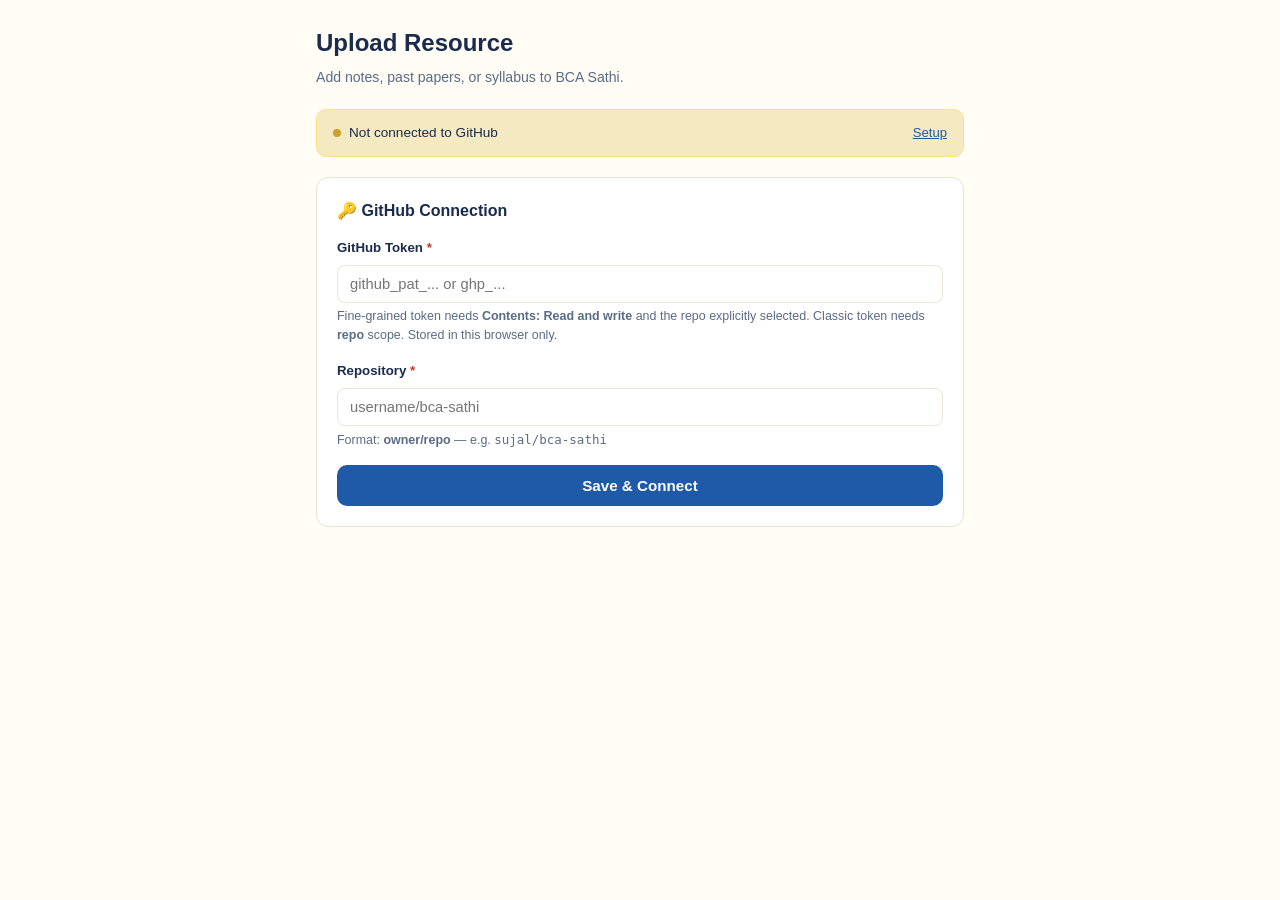
==== commit e11d0a9c: "Update print statement from 'Hello' to 'Goodbye'" ====
--- a/admin.html
+++ b/admin.html
@@ -17,7 +17,6 @@
     body { background: #fffdf6; }
     .admin-wrap { max-width: 680px; margin: 0 auto; padding: 24px 16px 80px; }
 
-    /* ---- Connection bar ---- */
     .conn-bar {
       display: flex; align-items: center; justify-content: space-between; gap: 12px;
       background: #fff; border: 1px solid var(--border); border-radius: 10px;
@@ -25,16 +24,17 @@
     }
     .conn-bar.ok { border-color: #c8e6c9; background: var(--green-soft); }
     .conn-bar.warn { border-color: #ffe082; background: var(--gold-soft); }
+    .conn-bar.err { border-color: #f5b7b1; background: var(--red-soft); }
     .conn-info { display: flex; align-items: center; gap: 8px; }
     .conn-dot { width: 8px; height: 8px; border-radius: 50%; background: var(--muted); }
     .conn-bar.ok .conn-dot { background: var(--green); }
     .conn-bar.warn .conn-dot { background: var(--gold); }
+    .conn-bar.err .conn-dot { background: var(--red); }
     .btn-link {
       background: none; border: none; color: var(--blue); font-size: 0.82rem;
       cursor: pointer; font-family: inherit; text-decoration: underline; padding: 0;
     }
 
-    /* ---- Cards ---- */
     .card {
       background: #fff; border: 1px solid var(--border); border-radius: 12px;
       padding: 20px; margin-bottom: 16px;
@@ -50,7 +50,6 @@
       font-size: 0.72rem; font-weight: 700;
     }
 
-    /* ---- Fields ---- */
     .field { margin-bottom: 14px; }
     .field:last-child { margin-bottom: 0; }
     .field label {
@@ -72,7 +71,6 @@
     }
     .field .hint { font-size: 0.78rem; color: var(--muted); margin-top: 4px; }
 
-    /* ---- Type cards ---- */
     .type-cards {
       display: grid; grid-template-columns: repeat(3, 1fr);
       gap: 8px; margin-bottom: 16px;
@@ -92,11 +90,9 @@
     .type-label { font-size: 0.83rem; font-weight: 700; color: var(--text); }
     .type-hint { font-size: 0.7rem; color: var(--muted); }
 
-    /* ---- Conditional fields ---- */
     .conditional { display: none; }
     .conditional.active { display: block; }
 
-    /* ---- Drop zone ---- */
     .dropzone {
       border: 2px dashed var(--border); border-radius: 10px;
       padding: 24px; text-align: center; cursor: pointer;
@@ -118,28 +114,21 @@
     .file-info strong { color: var(--text); }
     .file-info.error { background: var(--red-soft); border-color: #f5b7b1; color: var(--red); }
 
-    /* ---- Submit ---- */
-    .submit-row {
-      display: flex; align-items: center; justify-content: space-between;
-      gap: 12px; margin-top: 20px;
-    }
-    .btn-upload {
-      flex: 1; padding: 14px 20px; font-size: 0.95rem;
-    }
+    .submit-row { margin-top: 20px; }
+    .btn-upload { width: 100%; padding: 14px 20px; font-size: 0.95rem; }
     .btn-upload:disabled { opacity: 0.5; cursor: not-allowed; }
 
-    /* ---- Toast ---- */
     .toast {
       position: fixed; bottom: 20px; left: 50%; transform: translateX(-50%);
       background: var(--text); color: #fff; padding: 12px 20px;
       border-radius: 10px; font-size: 0.88rem; box-shadow: 0 6px 24px rgba(0,0,0,0.15);
-      display: none; max-width: 90vw; z-index: 1000;
+      display: none; max-width: 90vw; z-index: 1000; white-space: pre-line;
     }
     .toast.active { display: block; }
     .toast.ok { background: var(--green); }
     .toast.error { background: var(--red); }
-
-    /* ---- Result panel ---- */
+    .toast.info { background: var(--blue); }
+
     .result {
       display: none; background: var(--green-soft); border: 1px solid #c8e6c9;
       border-radius: 10px; padding: 16px; margin-top: 16px;
@@ -154,6 +143,15 @@
     }
     .result-links a:hover { background: var(--green-soft); }
 
+    /* Diagnostic box */
+    .diag {
+      display: none; margin-top: 12px; padding: 12px;
+      background: #fff8e1; border-left: 3px solid var(--gold);
+      border-radius: 4px; font-size: 0.8rem; font-family: monospace;
+      color: #5a4a18; white-space: pre-wrap; word-break: break-all;
+    }
+    .diag.active { display: block; }
+
     @media (max-width: 520px) {
       .type-cards { grid-template-columns: 1fr; }
       .type-card-inner { flex-direction: row; padding: 12px; gap: 10px; }
@@ -168,7 +166,6 @@
     Add notes, past papers, or syllabus to BCA Sathi.
   </p>
 
-  <!-- Connection bar -->
   <div class="conn-bar warn" id="connBar">
     <div class="conn-info">
       <span class="conn-dot"></span>
@@ -177,34 +174,34 @@
     <button class="btn-link" id="changeConn">Setup</button>
   </div>
 
-  <!-- Connection setup -->
   <div class="card" id="setupCard" style="display:none;">
     <h2>🔑 GitHub Connection</h2>
     <div class="field">
       <label>GitHub Token <span class="req">*</span></label>
-      <input id="patInput" type="password" placeholder="ghp_...">
-      <p class="hint">Create at github.com/settings/tokens with <strong>repo</strong> scope. Stored in this browser only.</p>
+      <input id="patInput" type="password" placeholder="github_pat_... or ghp_...">
+      <p class="hint">
+        Fine-grained token needs <strong>Contents: Read and write</strong> and the repo explicitly selected.
+        Classic token needs <strong>repo</strong> scope. Stored in this browser only.
+      </p>
     </div>
     <div class="field">
       <label>Repository <span class="req">*</span></label>
       <input id="repoInput" type="text" placeholder="username/bca-sathi">
+      <p class="hint">Format: <strong>owner/repo</strong> — e.g. <code>sujal/bca-sathi</code></p>
     </div>
     <button class="btn btn-primary" id="saveConn" style="width:100%;">Save & Connect</button>
+    <div class="diag" id="diagBox"></div>
   </div>
 
-  <!-- Upload form -->
   <form id="uploadForm" style="display:none;">
-    <!-- Step 1: Location -->
     <div class="card">
       <h2><span class="step">1</span> Where does it belong?</h2>
-
       <div class="field">
         <label>Semester <span class="req">*</span></label>
         <select id="semSelect" required>
           <option value="">Choose semester…</option>
         </select>
       </div>
-
       <div class="field">
         <label>Subject <span class="req">*</span></label>
         <select id="subjSelect" required disabled>
@@ -212,8 +209,6 @@
         </select>
         <p class="hint" id="subjHint"></p>
       </div>
-
-      <!-- New subject fields -->
       <div id="newSubjectFields" class="conditional">
         <div class="field">
           <label>New Subject Name <span class="req">*</span></label>
@@ -232,10 +227,8 @@
       </div>
     </div>
 
-    <!-- Step 2: Resource type -->
     <div class="card">
       <h2><span class="step">2</span> What are you uploading?</h2>
-
       <div class="type-cards">
         <label>
           <input type="radio" name="type" value="papers">
@@ -263,20 +256,17 @@
         </label>
       </div>
 
-      <!-- Conditional: Past paper -->
       <div id="fieldYear" class="field conditional">
         <label>Exam Year (B.S.) <span class="req">*</span></label>
         <input id="yearInput" type="number" min="2070" max="2100" placeholder="e.g. 2082">
         <p class="hint">The year the exam was held (Nepali calendar).</p>
       </div>
 
-      <!-- Conditional: Notes -->
       <div id="fieldTitle" class="field conditional">
         <label>Note Title <span class="req">*</span></label>
         <input id="titleInput" type="text" placeholder="e.g. Unit 1: Introduction to Computers">
       </div>
 
-      <!-- Conditional: Syllabus warning -->
       <div id="fieldSyllabusWarn" class="conditional">
         <p class="hint" style="padding:10px;background:#fff8e1;border-left:3px solid var(--gold);border-radius:4px;">
           ⚠️ Replacing an existing syllabus for this subject will overwrite it.
@@ -284,28 +274,23 @@
       </div>
     </div>
 
-    <!-- Step 3: File -->
     <div class="card">
       <h2><span class="step">3</span> Select the PDF</h2>
-
       <div class="dropzone" id="dropzone">
         <input type="file" id="fileInput" accept="application/pdf">
         <div class="dropzone-icon">📄</div>
         <div class="dropzone-text">Click to choose a PDF, or drag it here</div>
         <div class="dropzone-hint">Max 20 MB · PDF only</div>
       </div>
-
       <div class="file-info" id="fileInfo"></div>
     </div>
 
-    <!-- Submit -->
     <div class="submit-row">
       <button type="submit" class="btn btn-primary btn-upload" id="submitBtn" disabled>
         Upload & Publish
       </button>
     </div>
 
-    <!-- Result -->
     <div class="result" id="result">
       <h3>✅ Uploaded successfully</h3>
       <p class="muted" style="font-size:0.83rem;margin:0;">
@@ -320,14 +305,14 @@
 
 <script>
 // ============================================================
-// BCA Sathi — Admin Panel
+// BCA Sathi — Admin Panel (hardened error handling)
 // ============================================================
 const $ = id => document.getElementById(id);
 const state = {
   pat: localStorage.getItem("gh_pat") || "",
   repo: localStorage.getItem("gh_repo") || "",
-  dataJson: null,       // cached parsed data.json
-  dataSha: null,        // sha of data.json (for updates)
+  dataJson: null,
+  dataSha: null,
   selectedFile: null,
 };
 
@@ -338,7 +323,15 @@
   t.textContent = msg;
   t.className = `toast active ${type}`;
   clearTimeout(toastTimer);
-  toastTimer = setTimeout(() => t.className = "toast", 4000);
+  toastTimer = setTimeout(() => t.className = "toast", 6000);
+}
+
+// ---------- Diagnostics ----------
+function diag(msg) {
+  const box = $("diagBox");
+  if (!box) return;
+  box.classList.add("active");
+  box.textContent = msg;
 }
 
 // ---------- Base64 helpers (UTF-8 safe) ----------
@@ -354,60 +347,138 @@
   return btoa(binary);
 }
 
-// ---------- GitHub API ----------
+// ---------- Safe JSON parse ----------
+function safeJsonParse(text, label) {
+  try {
+    return JSON.parse(text);
+  } catch (e) {
+    const preview = String(text).slice(0, 200).replace(/\n/g, " ");
+    console.error(`[PARSE FAIL] ${label}:`, preview);
+    throw new Error(`${label} is not valid JSON. Preview: ${preview}`);
+  }
+}
+
+// ---------- GitHub API with safe error handling ----------
 async function gh(path, opts = {}) {
-  const res = await fetch(`https://api.github.com/repos/${state.repo}/${path}`, {
-    ...opts,
-    headers: {
-      "Authorization": `Bearer ${state.pat}`,
-      "Accept": "application/vnd.github+json",
-      "X-GitHub-Api-Version": "2022-11-28",
-      ...(opts.headers || {}),
-    },
+  const url = `https://api.github.com/repos/${state.repo}/${path}`;
+  let res;
+  try {
+    res = await fetch(url, {
+      ...opts,
+      headers: {
+        "Authorization": `Bearer ${state.pat}`,
+        "Accept": "application/vnd.github+json",
+        "X-GitHub-Api-Version": "2022-11-28",
+        ...(opts.headers || {}),
+      },
+    });
+  } catch (netErr) {
+    console.error("[GH NETWORK ERROR]", url, netErr);
+    throw new Error(`Network error reaching GitHub. Check your connection or if the token/repo is correct. (${netErr.message})`);
+  }
+
+  console.log(`[GH] ${opts.method || "GET"} ${path} → ${res.status} ${res.statusText}`);
+
+  // Attach a helper so callers can read the error body safely
+  res._safeText = async () => {
+    try {
+      const t = await res.clone().text();
+      return t;
+    } catch {
+      return "(could not read response body)";
+    }
+  };
+
+  return res;
+}
+
+// ---------- API: fetch data.json ----------
+async function fetchDataJson() {
+  const res = await gh("contents/data.json");
+
+  if (res.status === 401) {
+    throw new Error("Token is invalid or expired (401). Create a new token and try again.");
+  }
+  if (res.status === 403) {
+    const body = await res._safeText();
+    throw new Error(`Token lacks permission (403). Fine-grained tokens need Contents: Read and write, and the repo must be explicitly selected. GitHub said: ${body.slice(0, 120)}`);
+  }
+  if (res.status === 404) {
+    throw new Error("Repository or data.json not found (404). Check: (1) repo name format owner/repo, (2) token has this repo selected, (3) data.json exists in the repo root.");
+  }
+  if (!res.ok) {
+    const body = await res._safeText();
+    throw new Error(`GitHub returned ${res.status}: ${body.slice(0, 200)}`);
+  }
+
+  // Success — parse safely
+  const json = await res.json().catch(async () => {
+    const body = await res._safeText();
+    throw new Error(`GitHub sent non-JSON response: ${body.slice(0, 200)}`);
   });
-  return res;
-}
-
-async function fetchDataJson() {
-  const res = await gh(`contents/data.json`);
-  if (!res.ok) throw new Error(`Could not read data.json (${res.status})`);
-  const json = await res.json();
+
+  if (!json || !json.content) {
+    throw new Error("GitHub response is missing file content. data.json may be empty or corrupted.");
+  }
+
   const text = b64DecodeUnicode(json.content);
-  state.dataJson = JSON.parse(text);
+  const parsed = safeJsonParse(text, "data.json");
+
+  if (!parsed || !Array.isArray(parsed.semesters)) {
+    throw new Error("data.json has an invalid structure (missing 'semesters' array).");
+  }
+
+  state.dataJson = parsed;
   state.dataSha = json.sha;
-  return state.dataJson;
-}
-
+  return parsed;
+}
+
+// ---------- API: put any file ----------
 async function putFile(path, base64Content, message) {
   // Get existing sha if any
   let sha = null;
   const check = await gh(`contents/${path}`);
   if (check.ok) {
-    const existing = await check.json();
-    sha = existing.sha;
-  }
+    const existing = await check.json().catch(() => null);
+    if (existing && existing.sha) sha = existing.sha;
+  } else if (check.status !== 404) {
+    const body = await check._safeText();
+    throw new Error(`Could not check existing ${path} (${check.status}): ${body.slice(0, 150)}`);
+  }
+
   const body = { message, content: base64Content, branch: "main" };
   if (sha) body.sha = sha;
-  const res = await gh(`contents/${path}`, { method: "PUT", body: JSON.stringify(body) });
+
+  const res = await gh(`contents/${path}`, {
+    method: "PUT",
+    body: JSON.stringify(body),
+  });
+
   if (!res.ok) {
-    const err = await res.text();
-    throw new Error(`GitHub ${res.status}: ${err.slice(0, 200)}`);
-  }
-  return res.json();
-}
-
+    const errText = await res._safeText();
+    throw new Error(`Failed to upload ${path} (${res.status}): ${errText.slice(0, 200)}`);
+  }
+  return res.json().catch(() => ({}));
+}
+
+// ---------- API: put data.json ----------
 async function putDataJson(obj, message) {
   const content = b64EncodeUnicode(JSON.stringify(obj, null, 2));
   const body = { message, content, branch: "main", sha: state.dataSha };
-  const res = await gh(`contents/data.json`, { method: "PUT", body: JSON.stringify(body) });
+
+  const res = await gh(`contents/data.json`, {
+    method: "PUT",
+    body: JSON.stringify(body),
+  });
+
   if (!res.ok) {
-    const err = await res.text();
-    throw new Error(`Failed to update data.json (${res.status}): ${err.slice(0, 200)}`);
-  }
-  return res.json();
-}
-
-// ---------- Connection ----------
+    const errText = await res._safeText();
+    throw new Error(`Failed to update data.json (${res.status}): ${errText.slice(0, 200)}`);
+  }
+  return res.json().catch(() => ({}));
+}
+
+// ---------- Connection UI ----------
 function refreshConnUI() {
   const bar = $("connBar");
   const text = $("connText");
@@ -431,50 +502,73 @@
   $("setupCard").style.display = "block";
   $("patInput").value = "";
   $("repoInput").value = state.repo;
+  $("diagBox").classList.remove("active");
   $("patInput").focus();
 };
 
 $("saveConn").onclick = async () => {
   const pat = $("patInput").value.trim();
   const repo = $("repoInput").value.trim();
-  if (!pat || !pat.startsWith("ghp_") && !pat.startsWith("github_pat_")) {
-    return toast("Enter a valid GitHub token", "error");
+
+  diag("");
+  if (!pat) return toast("Enter a GitHub token", "error");
+  if (!pat.startsWith("ghp_") && !pat.startsWith("github_pat_")) {
+    return toast("Token must start with ghp_ or github_pat_", "error");
   }
   if (!repo || !repo.includes("/")) {
-    return toast("Repo must be owner/repo format", "error");
-  }
+    return toast("Repo must be in owner/repo format", "error");
+  }
+  if (repo.split("/").length !== 2) {
+    return toast("Repo must be exactly owner/repo (one slash)", "error");
+  }
+
   state.pat = pat;
   state.repo = repo;
-  localStorage.setItem("gh_pat", pat);
-  localStorage.setItem("gh_repo", repo);
+
+  const saveBtn = $("saveConn");
+  saveBtn.disabled = true;
+  saveBtn.textContent = "Connecting…";
+
   try {
     await fetchDataJson();
+    localStorage.setItem("gh_pat", pat);
+    localStorage.setItem("gh_repo", repo);
     refreshConnUI();
-    toast("Connected successfully", "ok");
+    toast(`Connected to ${repo}`, "ok");
   } catch (err) {
-    toast(`Connection failed: ${err.message}`, "error");
-    state.pat = ""; state.repo = "";
+    console.error("[CONNECT FAIL]", err);
+    const msg = err.message || "Unknown error";
+    diag(`❌ ${msg}`);
+    toast(`Connection failed:\n${msg}`, "error");
+    state.pat = "";
+    state.repo = "";
     localStorage.removeItem("gh_pat");
     localStorage.removeItem("gh_repo");
+  } finally {
+    saveBtn.disabled = false;
+    saveBtn.textContent = "Save & Connect";
   }
 };
 
-// ---------- Populate semester + subject dropdowns ----------
+// ---------- Populate dropdowns ----------
 async function loadDataAndPopulate() {
   try {
     await fetchDataJson();
   } catch (err) {
-    toast(`Could not load data.json: ${err.message}`, "error");
+    toast(`Could not load data.json:\n${err.message}`, "error");
     return;
   }
+
   const semSel = $("semSelect");
   semSel.innerHTML = `<option value="">Choose semester…</option>`;
+
   state.dataJson.semesters
     .slice().sort((a, b) => a.id - b.id)
     .forEach(s => {
       const o = document.createElement("option");
       o.value = s.id;
-      o.textContent = `Semester ${s.id} — ${s.subjects.length} subjects`;
+      const count = (s.subjects || []).length;
+      o.textContent = `Semester ${s.id} — ${count} subjects`;
       semSel.appendChild(o);
     });
 }
@@ -494,6 +588,7 @@
     subjSel.innerHTML = `<option value="">Choose semester first…</option>`;
     subjSel.disabled = true;
     newFields.classList.remove("active");
+    updateSubmitState();
     return;
   }
 
@@ -501,14 +596,14 @@
   subjSel.disabled = false;
   subjSel.innerHTML = `<option value="">Choose subject…</option>`;
 
-  sem.subjects.forEach(sub => {
+  (sem.subjects || []).forEach(sub => {
     const o = document.createElement("option");
     o.value = sub.id;
-    o.textContent = `${sub.code || ""} — ${sub.name}`.replace(/^ — /, "");
+    const label = sub.code ? `${sub.code} — ${sub.name}` : sub.name;
+    o.textContent = label;
     subjSel.appendChild(o);
   });
 
-  // Add "new subject" option
   const o = document.createElement("option");
   o.value = "__new__";
   o.textContent = "➕ Add new subject…";
@@ -538,7 +633,6 @@
     $("fieldYear").classList.toggle("active", type === "papers");
     $("fieldTitle").classList.toggle("active", type === "notes");
     $("fieldSyllabusWarn").classList.toggle("active", type === "syllabus");
-    // Clear irrelevant fields so they don't submit stale values
     if (type !== "papers") $("yearInput").value = "";
     if (type !== "notes") $("titleInput").value = "";
     updateSubmitState();
@@ -591,7 +685,7 @@
   const subjVal = $("subjSelect").value;
   let subjOk = false;
   if (subjVal === "__new__") {
-    subjOk = $("newSubjName").value.trim() && $("newSubjCode").value.trim();
+    subjOk = !!($("newSubjName").value.trim() && $("newSubjCode").value.trim());
   } else if (subjVal) {
     subjOk = true;
   }
@@ -601,8 +695,7 @@
   else if (type === "notes") typeOk = !!$("titleInput").value.trim();
   else if (type === "syllabus") typeOk = true;
 
-  const fileOk = !!state.selectedFile;
-  btn.disabled = !(semOk && subjOk && typeOk && fileOk);
+  btn.disabled = !(semOk && subjOk && typeOk && !!state.selectedFile);
 }
 
 ["yearInput", "titleInput", "newSubjName", "newSubjCode"].forEach(id => {
@@ -615,6 +708,7 @@
   const btn = $("submitBtn");
   btn.disabled = true;
   btn.textContent = "Uploading…";
+  $("result").classList.remove("active");
 
   try {
     const semId = +$("semSelect").value;
@@ -622,10 +716,7 @@
     const type = document.querySelector('input[name="type"]:checked').value;
     const file = state.selectedFile;
 
-    // 1. Determine subject ID (new or existing)
-    let subjectId;
-    let isNewSubject = false;
-    let newSubjectData = null;
+    let subjectId, isNewSubject = false, newSubjectData = null;
 
     if (subjVal === "__new__") {
       isNewSubject = true;
@@ -644,7 +735,6 @@
       subjectId = subjVal;
     }
 
-    // 2. Build filename
     let filename;
     if (type === "papers") {
       filename = `${$("yearInput").value}.pdf`;
@@ -652,39 +742,34 @@
       filename = `syllabus.pdf`;
     } else {
       const base = file.name.replace(/\.pdf$/i, "");
-      filename = `${slugify(base) || "notes"}.pdf`;
+      const slug = slugify(base) || "notes";
+      const ts = Math.floor(Date.now() / 1000).toString(36).slice(-4);
+      filename = `${slug}-${ts}.pdf`;
     }
     const pdfPath = `pdfs/sem${semId}/${subjectId}/${filename}`;
 
-    // 3. Upload PDF to GitHub
-    toast("Uploading PDF…");
+    toast("Uploading PDF…", "info");
     const pdfB64 = await fileToBase64(file);
     await putFile(pdfPath, pdfB64, `Add ${filename} to ${subjectId}`);
 
-    // 4. Update data.json
-    toast("Updating manifest…");
-
-    // Re-fetch data.json to get fresh sha (another upload may have changed it)
-    await fetchDataJson();
+    toast("Updating manifest…", "info");
+    await fetchDataJson(); // fresh sha
+
     const data = state.dataJson;
-
     const sem = data.semesters.find(s => s.id === semId);
-    if (!sem) throw new Error(`Semester ${semId} not found in data.json`);
-
-    if (isNewSubject) {
-      sem.subjects.push(newSubjectData);
-    }
+    if (!sem) throw new Error(`Semester ${semId} missing in data.json`);
+
+    if (isNewSubject) sem.subjects.push(newSubjectData);
 
     const subj = sem.subjects.find(s => s.id === subjectId);
-    if (!subj) throw new Error(`Subject ${subjectId} not found`);
+    if (!subj) throw new Error(`Subject ${subjectId} missing in data.json`);
 
     const sizeMB = +(file.size / (1024 * 1024)).toFixed(1);
 
     if (type === "papers") {
-      subj.papers = subj.papers || [];
-      // Remove any existing entry with the same year, then add
-      subj.papers = subj.papers.filter(p => p.year !== +$("yearInput").value);
-      subj.papers.push({ year: +$("yearInput").value, file: pdfPath, sizeMB });
+      const year = +$("yearInput").value;
+      subj.papers = (subj.papers || []).filter(p => p.year !== year);
+      subj.papers.push({ year, file: pdfPath, sizeMB });
       subj.papers.sort((a, b) => b.year - a.year);
     } else if (type === "notes") {
       subj.notes = subj.notes || [];
@@ -695,7 +780,6 @@
 
     await putDataJson(data, `Update manifest: ${filename}`);
 
-    // 5. Success UI
     const viewUrl = `subject.html?sem=${semId}&sub=${subjectId}#${type === "papers" ? "papers" : type === "notes" ? "notes" : "syllabus"}`;
     $("resultLinks").innerHTML = `
       <a href="${viewUrl}" target="_blank">View on site →</a>
@@ -704,15 +788,14 @@
     $("result").classList.add("active");
     toast("✅ Uploaded successfully", "ok");
 
-    // Reset form but keep semester/subject
     state.selectedFile = null;
     fileInput.value = "";
     fileInfo.className = "file-info";
     fileInfo.textContent = "";
     $("titleInput").value = "";
     $("yearInput").value = "";
+
     if (!isNewSubject) {
-      // Reload subject list in case a new subject was just added
       await loadDataAndPopulate();
       $("semSelect").value = semId;
       $("semSelect").dispatchEvent(new Event("change"));
@@ -724,7 +807,7 @@
     updateSubmitState();
 
   } catch (err) {
-    console.error(err);
+    console.error("[UPLOAD FAIL]", err);
     toast(`❌ ${err.message}`, "error");
     btn.textContent = "Upload & Publish";
     btn.disabled = false;
@@ -735,7 +818,7 @@
   return new Promise((resolve, reject) => {
     const reader = new FileReader();
     reader.onload = () => resolve(reader.result.split(",")[1]);
-    reader.onerror = reject;
+    reader.onerror = () => reject(new Error("Could not read file"));
     reader.readAsDataURL(file);
   });
 }
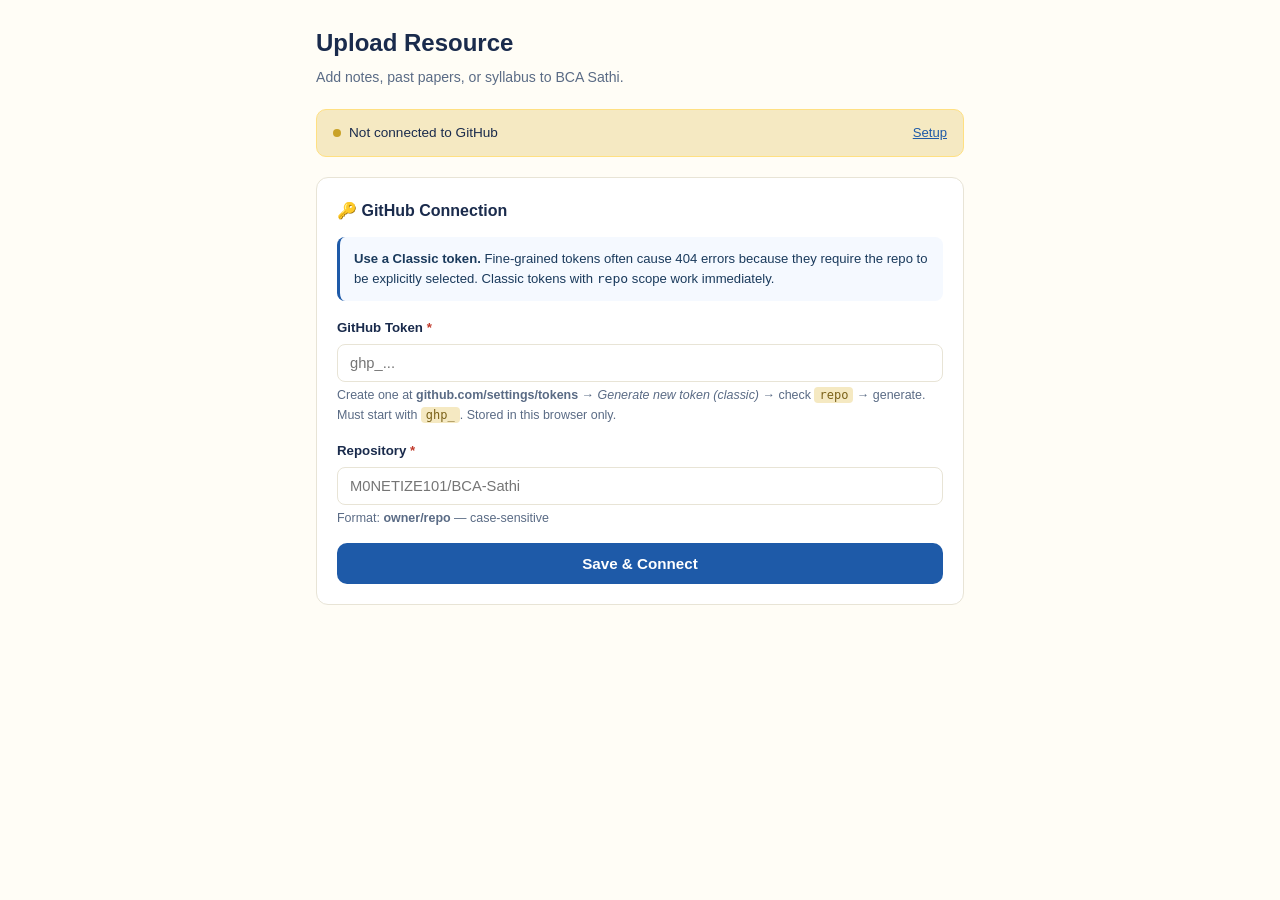
==== commit 5eb654e9: "Update print statement from 'Hello' to 'Goodbye'" ====
--- a/admin.html
+++ b/admin.html
@@ -70,6 +70,17 @@
       box-shadow: 0 0 0 3px rgba(30, 90, 168, 0.12);
     }
     .field .hint { font-size: 0.78rem; color: var(--muted); margin-top: 4px; }
+    .field .hint code {
+      background: var(--gold-soft); padding: 1px 5px; border-radius: 4px;
+      font-size: 0.75rem; color: #7a6118;
+    }
+
+    .notice {
+      padding: 12px 14px; border-radius: 8px; font-size: 0.82rem;
+      margin-bottom: 16px; line-height: 1.5;
+    }
+    .notice.info { background: #f5f9ff; border-left: 3px solid var(--blue); color: #1a3a5c; }
+    .notice.warn { background: #fff8e1; border-left: 3px solid var(--gold); color: #5a4a18; }
 
     .type-cards {
       display: grid; grid-template-columns: repeat(3, 1fr);
@@ -143,7 +154,6 @@
     }
     .result-links a:hover { background: var(--green-soft); }
 
-    /* Diagnostic box */
     .diag {
       display: none; margin-top: 12px; padding: 12px;
       background: #fff8e1; border-left: 3px solid var(--gold);
@@ -176,18 +186,26 @@
 
   <div class="card" id="setupCard" style="display:none;">
     <h2>🔑 GitHub Connection</h2>
+
+    <div class="notice info">
+      <strong>Use a Classic token.</strong> Fine-grained tokens often cause 404 errors because
+      they require the repo to be explicitly selected. Classic tokens with <code>repo</code>
+      scope work immediately.
+    </div>
+
     <div class="field">
       <label>GitHub Token <span class="req">*</span></label>
-      <input id="patInput" type="password" placeholder="github_pat_... or ghp_...">
+      <input id="patInput" type="password" placeholder="ghp_...">
       <p class="hint">
-        Fine-grained token needs <strong>Contents: Read and write</strong> and the repo explicitly selected.
-        Classic token needs <strong>repo</strong> scope. Stored in this browser only.
+        Create one at <strong>github.com/settings/tokens</strong> →
+        <em>Generate new token (classic)</em> → check <code>repo</code> → generate.<br>
+        Must start with <code>ghp_</code>. Stored in this browser only.
       </p>
     </div>
     <div class="field">
       <label>Repository <span class="req">*</span></label>
-      <input id="repoInput" type="text" placeholder="username/bca-sathi">
-      <p class="hint">Format: <strong>owner/repo</strong> — e.g. <code>sujal/bca-sathi</code></p>
+      <input id="repoInput" type="text" placeholder="M0NETIZE101/BCA-Sathi">
+      <p class="hint">Format: <strong>owner/repo</strong> — case-sensitive</p>
     </div>
     <button class="btn btn-primary" id="saveConn" style="width:100%;">Save & Connect</button>
     <div class="diag" id="diagBox"></div>
@@ -305,7 +323,7 @@
 
 <script>
 // ============================================================
-// BCA Sathi — Admin Panel (hardened error handling)
+// BCA Sathi — Admin Panel (classic token edition)
 // ============================================================
 const $ = id => document.getElementById(id);
 const state = {
@@ -316,7 +334,6 @@
   selectedFile: null,
 };
 
-// ---------- Toast ----------
 let toastTimer;
 function toast(msg, type = "ok") {
   const t = $("toast");
@@ -326,15 +343,14 @@
   toastTimer = setTimeout(() => t.className = "toast", 6000);
 }
 
-// ---------- Diagnostics ----------
 function diag(msg) {
   const box = $("diagBox");
   if (!box) return;
+  if (!msg) { box.classList.remove("active"); box.textContent = ""; return; }
   box.classList.add("active");
   box.textContent = msg;
 }
 
-// ---------- Base64 helpers (UTF-8 safe) ----------
 function b64DecodeUnicode(str) {
   const clean = String(str).replace(/\s/g, "");
   const bytes = Uint8Array.from(atob(clean), c => c.charCodeAt(0));
@@ -347,7 +363,6 @@
   return btoa(binary);
 }
 
-// ---------- Safe JSON parse ----------
 function safeJsonParse(text, label) {
   try {
     return JSON.parse(text);
@@ -358,7 +373,6 @@
   }
 }
 
-// ---------- GitHub API with safe error handling ----------
 async function gh(path, opts = {}) {
   const url = `https://api.github.com/repos/${state.repo}/${path}`;
   let res;
@@ -373,45 +387,33 @@
       },
     });
   } catch (netErr) {
-    console.error("[GH NETWORK ERROR]", url, netErr);
-    throw new Error(`Network error reaching GitHub. Check your connection or if the token/repo is correct. (${netErr.message})`);
-  }
-
+    throw new Error(`Network error reaching GitHub. Check your connection. (${netErr.message})`);
+  }
   console.log(`[GH] ${opts.method || "GET"} ${path} → ${res.status} ${res.statusText}`);
-
-  // Attach a helper so callers can read the error body safely
   res._safeText = async () => {
-    try {
-      const t = await res.clone().text();
-      return t;
-    } catch {
-      return "(could not read response body)";
-    }
+    try { return await res.clone().text(); } catch { return "(unreadable)"; }
   };
-
   return res;
 }
 
-// ---------- API: fetch data.json ----------
 async function fetchDataJson() {
   const res = await gh("contents/data.json");
 
   if (res.status === 401) {
-    throw new Error("Token is invalid or expired (401). Create a new token and try again.");
+    throw new Error("Token is invalid or expired (401). Generate a new classic token with 'repo' scope.");
   }
   if (res.status === 403) {
     const body = await res._safeText();
-    throw new Error(`Token lacks permission (403). Fine-grained tokens need Contents: Read and write, and the repo must be explicitly selected. GitHub said: ${body.slice(0, 120)}`);
+    throw new Error(`Token lacks permission (403). A classic token needs the 'repo' scope checked. GitHub said: ${body.slice(0, 120)}`);
   }
   if (res.status === 404) {
-    throw new Error("Repository or data.json not found (404). Check: (1) repo name format owner/repo, (2) token has this repo selected, (3) data.json exists in the repo root.");
+    throw new Error(`404 Not Found. Most common causes:\n• Repo name is wrong (must be exactly M0NETIZE101/BCA-Sathi)\n• Token is fine-grained and doesn't have this repo selected — switch to a classic token with 'repo' scope\n• data.json is not in the repo root`);
   }
   if (!res.ok) {
     const body = await res._safeText();
     throw new Error(`GitHub returned ${res.status}: ${body.slice(0, 200)}`);
   }
 
-  // Success — parse safely
   const json = await res.json().catch(async () => {
     const body = await res._safeText();
     throw new Error(`GitHub sent non-JSON response: ${body.slice(0, 200)}`);
@@ -433,9 +435,7 @@
   return parsed;
 }
 
-// ---------- API: put any file ----------
 async function putFile(path, base64Content, message) {
-  // Get existing sha if any
   let sha = null;
   const check = await gh(`contents/${path}`);
   if (check.ok) {
@@ -461,7 +461,6 @@
   return res.json().catch(() => ({}));
 }
 
-// ---------- API: put data.json ----------
 async function putDataJson(obj, message) {
   const content = b64EncodeUnicode(JSON.stringify(obj, null, 2));
   const body = { message, content, branch: "main", sha: state.dataSha };
@@ -478,7 +477,6 @@
   return res.json().catch(() => ({}));
 }
 
-// ---------- Connection UI ----------
 function refreshConnUI() {
   const bar = $("connBar");
   const text = $("connText");
@@ -501,8 +499,8 @@
 $("changeConn").onclick = () => {
   $("setupCard").style.display = "block";
   $("patInput").value = "";
-  $("repoInput").value = state.repo;
-  $("diagBox").classList.remove("active");
+  $("repoInput").value = state.repo || "M0NETIZE101/BCA-Sathi";
+  diag("");
   $("patInput").focus();
 };
 
@@ -511,15 +509,23 @@
   const repo = $("repoInput").value.trim();
 
   diag("");
+
   if (!pat) return toast("Enter a GitHub token", "error");
-  if (!pat.startsWith("ghp_") && !pat.startsWith("github_pat_")) {
-    return toast("Token must start with ghp_ or github_pat_", "error");
-  }
-  if (!repo || !repo.includes("/")) {
-    return toast("Repo must be in owner/repo format", "error");
-  }
-  if (repo.split("/").length !== 2) {
-    return toast("Repo must be exactly owner/repo (one slash)", "error");
+
+  if (pat.startsWith("github_pat_")) {
+    const msg = "You pasted a fine-grained token (github_pat_...). These cause 404 errors unless the repo is explicitly selected on the token. Create a Classic token instead: github.com/settings/tokens → Generate new token (classic) → check 'repo' → generate.";
+    diag(`❌ ${msg}`);
+    return toast(msg, "error");
+  }
+  if (!pat.startsWith("ghp_")) {
+    const msg = "Token must start with ghp_. Classic tokens always start with ghp_.";
+    diag(`❌ ${msg}`);
+    return toast(msg, "error");
+  }
+  if (!repo || !repo.includes("/") || repo.split("/").length !== 2) {
+    const msg = "Repo must be exactly owner/repo (one slash), e.g. M0NETIZE101/BCA-Sathi";
+    diag(`❌ ${msg}`);
+    return toast(msg, "error");
   }
 
   state.pat = pat;
@@ -550,7 +556,6 @@
   }
 };
 
-// ---------- Populate dropdowns ----------
 async function loadDataAndPopulate() {
   try {
     await fetchDataJson();
@@ -626,7 +631,6 @@
   updateSubmitState();
 };
 
-// ---------- Type selection ----------
 document.querySelectorAll('input[name="type"]').forEach(r => {
   r.onchange = () => {
     const type = r.value;
@@ -639,7 +643,6 @@
   };
 });
 
-// ---------- File selection ----------
 const dropzone = $("dropzone");
 const fileInput = $("fileInput");
 const fileInfo = $("fileInfo");
@@ -678,7 +681,6 @@
   updateSubmitState();
 }
 
-// ---------- Submit state ----------
 function updateSubmitState() {
   const btn = $("submitBtn");
   const semOk = !!$("semSelect").value;
@@ -702,7 +704,6 @@
   $(id).addEventListener("input", updateSubmitState);
 });
 
-// ---------- Upload ----------
 $("uploadForm").onsubmit = async (e) => {
   e.preventDefault();
   const btn = $("submitBtn");
@@ -753,7 +754,7 @@
     await putFile(pdfPath, pdfB64, `Add ${filename} to ${subjectId}`);
 
     toast("Updating manifest…", "info");
-    await fetchDataJson(); // fresh sha
+    await fetchDataJson();
 
     const data = state.dataJson;
     const sem = data.semesters.find(s => s.id === semId);
@@ -823,7 +824,6 @@
   });
 }
 
-// ---------- Init ----------
 refreshConnUI();
 </script>
 </body>
